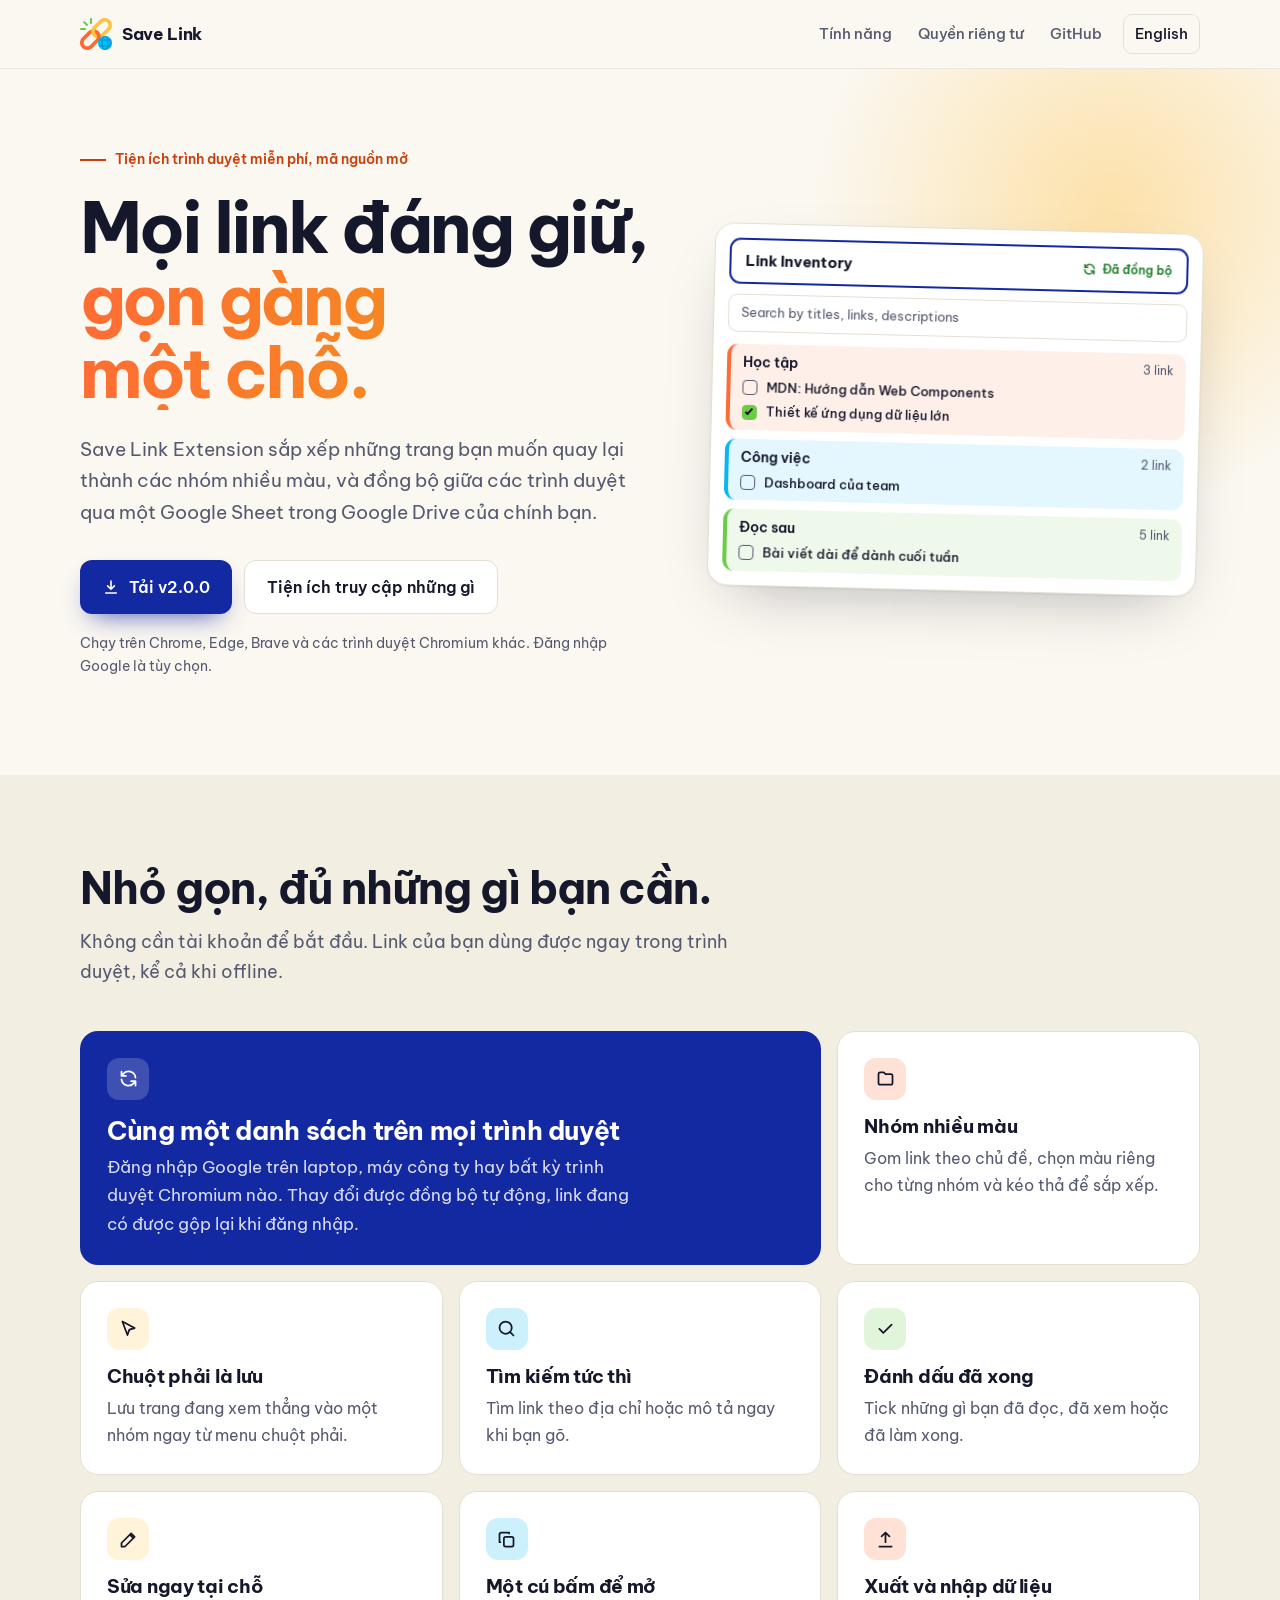
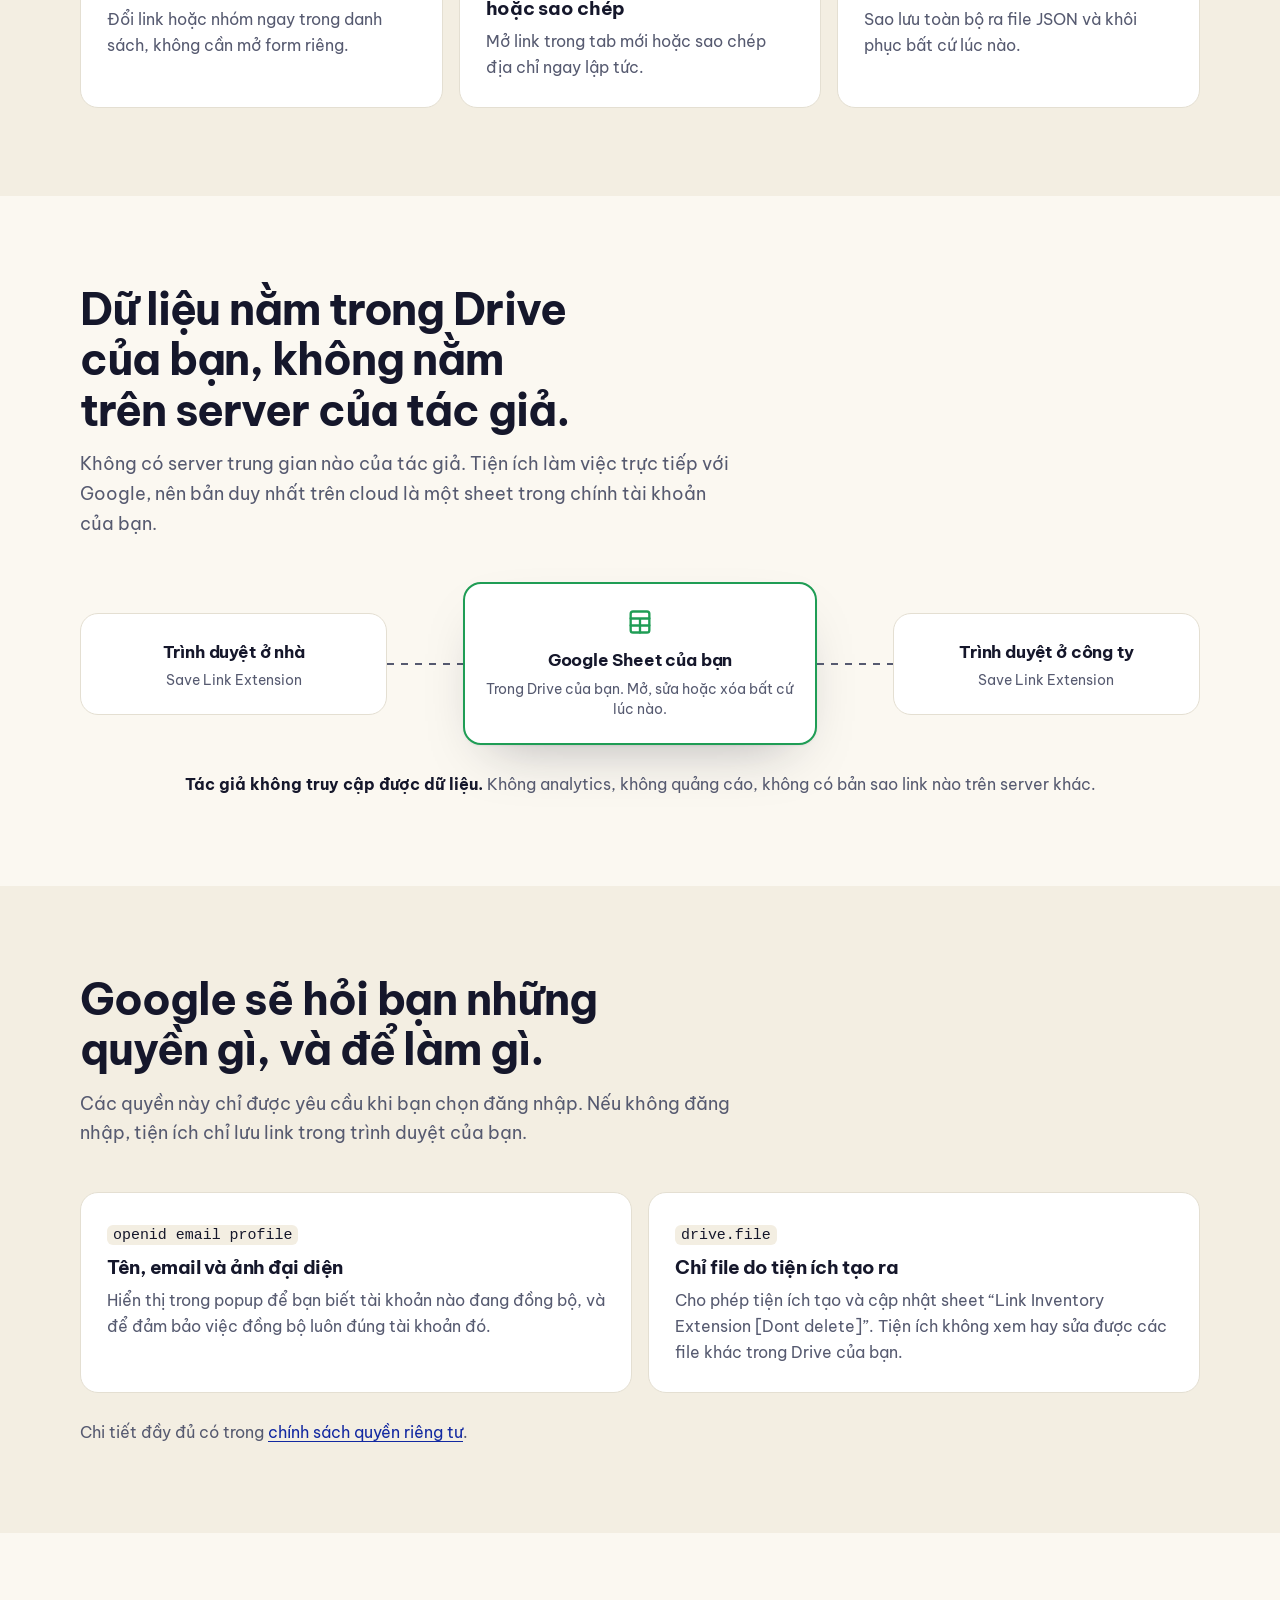
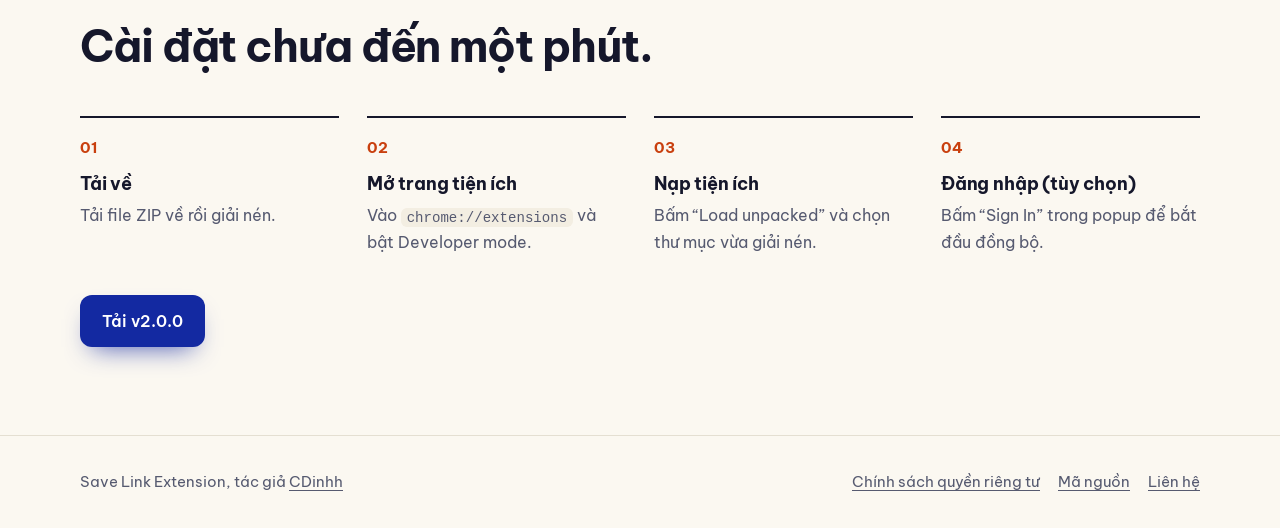
==== docs/vi/index.html @ a23e81cb "Add home page and privacy policy for Google OAuth" ====
<!DOCTYPE html>
<html lang="vi">

<head>
    <meta charset="UTF-8">
    <meta name="viewport" content="width=device-width, initial-scale=1">
    <title>Save Link Extension: gom mọi link vào một chỗ gọn gàng</title>
    <meta name="description" content="Tiện ích trình duyệt miễn phí, mã nguồn mở, giúp sắp xếp link theo nhóm và đồng bộ qua một Google Sheet trong Google Drive của chính bạn.">
    <link rel="canonical" href="https://cdinhh.github.io/Extension-Save-Link/vi/">
    <link rel="alternate" hreflang="en" href="https://cdinhh.github.io/Extension-Save-Link/">
    <link rel="alternate" hreflang="vi" href="https://cdinhh.github.io/Extension-Save-Link/vi/">
    <meta property="og:title" content="Save Link Extension">
    <meta property="og:description" content="Sắp xếp link theo nhóm và đồng bộ qua một Google Sheet trong Drive của chính bạn.">
    <meta property="og:image" content="https://cdinhh.github.io/Extension-Save-Link/logo.png">
    <link rel="icon" type="image/png" href="../logo.png">
    <link rel="preconnect" href="https://fonts.googleapis.com">
    <link rel="preconnect" href="https://fonts.gstatic.com" crossorigin>
    <link rel="stylesheet" href="https://fonts.googleapis.com/css2?family=Be+Vietnam+Pro:wght@400;500;600;700&display=swap">
    <link rel="stylesheet" href="../style.css">
</head>

<body>
    <a class="skip" href="#main">Đến nội dung chính</a>

    <header class="site-head">
        <div class="wrap">
            <a class="mark" href="./"><img src="../logo.png" alt="" width="32" height="32"><span>Save Link</span></a>
            <nav class="nav" aria-label="Điều hướng chính">
                <a href="#features">Tính năng</a>
                <a href="privacy.html">Quyền riêng tư</a>
                <a href="https://github.com/CDinhh/Extension-Save-Link">GitHub</a>
                <a class="lang" href="../" hreflang="en" lang="en">English</a>
            </nav>
        </div>
    </header>

    <main id="main">
        <section class="hero">
            <div class="wrap">
                <div>
                    <p class="eyebrow">Tiện ích trình duyệt miễn phí, mã nguồn mở</p>
                    <h1>Mọi link đáng giữ, <em>gọn gàng một chỗ.</em></h1>
                    <p class="lede">Save Link Extension sắp xếp những trang bạn muốn quay lại thành các nhóm nhiều màu, và đồng bộ giữa các trình duyệt qua một Google Sheet trong Google Drive của chính bạn.</p>
                    <div class="cta">
                        <a class="btn btn-primary" href="https://github.com/CDinhh/Extension-Save-Link/archive/refs/tags/v2.0.0.zip">
                            <svg viewBox="0 0 24 24" fill="none" stroke="currentColor" stroke-width="2.2" stroke-linecap="round" stroke-linejoin="round" aria-hidden="true"><path d="M12 4v11m0 0 4.5-4.5M12 15l-4.5-4.5M5 20h14"/></svg>
                            Tải v2.0.0
                        </a>
                        <a class="btn btn-ghost" href="#permissions">Tiện ích truy cập những gì</a>
                    </div>
                    <p class="fine">Chạy trên Chrome, Edge, Brave và các trình duyệt Chromium khác. Đăng nhập Google là tùy chọn.</p>
                </div>

                <div class="mock" role="img" aria-label="Minh họa popup của tiện ích: ba nhóm link nhiều màu, một link vừa thêm, một link đã đánh dấu xong, kèm trạng thái đã đồng bộ.">
                    <div class="mock-head">
                        Link Inventory
                        <span class="sync-pill">
                            <svg viewBox="0 0 24 24" fill="none" stroke="currentColor" stroke-width="2.4" stroke-linecap="round" stroke-linejoin="round" aria-hidden="true"><path d="M20 11a8 8 0 0 0-14.3-4L4 9m0-5v5h5M4 13a8 8 0 0 0 14.3 4l1.7-2m0 5v-5h-5"/></svg>
                            Đã đồng bộ
                        </span>
                    </div>
                    <div class="mock-search">Search by titles, links, descriptions</div>
                    <div class="cat" style="--c: var(--orange)">
                        <div class="cat-name">Học tập <span>3 link</span></div>
                        <div class="row new"><i class="box"></i><b>MDN: Hướng dẫn Web Components</b></div>
                        <div class="row"><i class="box on"></i><b>Thiết kế ứng dụng dữ liệu lớn</b></div>
                    </div>
                    <div class="cat" style="--c: var(--sky)">
                        <div class="cat-name">Công việc <span>2 link</span></div>
                        <div class="row"><i class="box"></i><b>Dashboard của team</b></div>
                    </div>
                    <div class="cat" style="--c: var(--green)">
                        <div class="cat-name">Đọc sau <span>5 link</span></div>
                        <div class="row"><i class="box"></i><b>Bài viết dài để dành cuối tuần</b></div>
                    </div>
                </div>
            </div>
        </section>

        <section class="section alt" id="features">
            <div class="wrap">
                <div class="section-head in">
                    <h2>Nhỏ gọn, đủ những gì bạn cần.</h2>
                    <p>Không cần tài khoản để bắt đầu. Link của bạn dùng được ngay trong trình duyệt, kể cả khi offline.</p>
                </div>
                <div class="bento">
                    <article class="tile wide in">
                        <div class="ico"><svg viewBox="0 0 24 24" fill="none" stroke="currentColor" stroke-width="2" stroke-linecap="round" stroke-linejoin="round" aria-hidden="true"><path d="M20 11a8 8 0 0 0-14.3-4L4 9m0-5v5h5M4 13a8 8 0 0 0 14.3 4l1.7-2m0 5v-5h-5"/></svg></div>
                        <h3>Cùng một danh sách trên mọi trình duyệt</h3>
                        <p>Đăng nhập Google trên laptop, máy công ty hay bất kỳ trình duyệt Chromium nào. Thay đổi được đồng bộ tự động, link đang có được gộp lại khi đăng nhập.</p>
                    </article>
                    <article class="tile in" style="--c: var(--orange)">
                        <div class="ico"><svg viewBox="0 0 24 24" fill="none" stroke="currentColor" stroke-width="2" stroke-linecap="round" stroke-linejoin="round" aria-hidden="true"><path d="M4 7a2 2 0 0 1 2-2h4l2 2h6a2 2 0 0 1 2 2v8a2 2 0 0 1-2 2H6a2 2 0 0 1-2-2z"/></svg></div>
                        <h3>Nhóm nhiều màu</h3>
                        <p>Gom link theo chủ đề, chọn màu riêng cho từng nhóm và kéo thả để sắp xếp.</p>
                    </article>
                    <article class="tile in" style="--c: var(--yellow)">
                        <div class="ico"><svg viewBox="0 0 24 24" fill="none" stroke="currentColor" stroke-width="2" stroke-linecap="round" stroke-linejoin="round" aria-hidden="true"><path d="m5 4 14 7.5-6 1.8-2.2 6.2z"/></svg></div>
                        <h3>Chuột phải là lưu</h3>
                        <p>Lưu trang đang xem thẳng vào một nhóm ngay từ menu chuột phải.</p>
                    </article>
                    <article class="tile in" style="--c: var(--sky)">
                        <div class="ico"><svg viewBox="0 0 24 24" fill="none" stroke="currentColor" stroke-width="2" stroke-linecap="round" stroke-linejoin="round" aria-hidden="true"><circle cx="11" cy="11" r="7"/><path d="m20 20-3.8-3.8"/></svg></div>
                        <h3>Tìm kiếm tức thì</h3>
                        <p>Tìm link theo địa chỉ hoặc mô tả ngay khi bạn gõ.</p>
                    </article>
                    <article class="tile in" style="--c: var(--green)">
                        <div class="ico"><svg viewBox="0 0 24 24" fill="none" stroke="currentColor" stroke-width="2" stroke-linecap="round" stroke-linejoin="round" aria-hidden="true"><path d="m5 12.5 4.5 4.5L19 7.5"/></svg></div>
                        <h3>Đánh dấu đã xong</h3>
                        <p>Tick những gì bạn đã đọc, đã xem hoặc đã làm xong.</p>
                    </article>
                    <article class="tile in" style="--c: var(--yellow)">
                        <div class="ico"><svg viewBox="0 0 24 24" fill="none" stroke="currentColor" stroke-width="2" stroke-linecap="round" stroke-linejoin="round" aria-hidden="true"><path d="M4 20h4L19 9l-4-4L4 16zM13.5 6.5l4 4"/></svg></div>
                        <h3>Sửa ngay tại chỗ</h3>
                        <p>Đổi link hoặc nhóm ngay trong danh sách, không cần mở form riêng.</p>
                    </article>
                    <article class="tile in" style="--c: var(--sky)">
                        <div class="ico"><svg viewBox="0 0 24 24" fill="none" stroke="currentColor" stroke-width="2" stroke-linecap="round" stroke-linejoin="round" aria-hidden="true"><rect x="9" y="9" width="11" height="11" rx="2"/><path d="M5 15H4V6a2 2 0 0 1 2-2h9v1"/></svg></div>
                        <h3>Một cú bấm để mở hoặc sao chép</h3>
                        <p>Mở link trong tab mới hoặc sao chép địa chỉ ngay lập tức.</p>
                    </article>
                    <article class="tile in" style="--c: var(--orange)">
                        <div class="ico"><svg viewBox="0 0 24 24" fill="none" stroke="currentColor" stroke-width="2" stroke-linecap="round" stroke-linejoin="round" aria-hidden="true"><path d="M12 15V4m0 0L7.5 8.5M12 4l4.5 4.5M5 20h14"/></svg></div>
                        <h3>Xuất và nhập dữ liệu</h3>
                        <p>Sao lưu toàn bộ ra file JSON và khôi phục bất cứ lúc nào.</p>
                    </article>
                </div>
            </div>
        </section>

        <section class="section" id="sync">
            <div class="wrap">
                <div class="section-head in">
                    <h2>Dữ liệu nằm trong Drive của bạn, không nằm trên server của tác giả.</h2>
                    <p>Không có server trung gian nào của tác giả. Tiện ích làm việc trực tiếp với Google, nên bản duy nhất trên cloud là một sheet trong chính tài khoản của bạn.</p>
                </div>
                <div class="flow in">
                    <div class="node">
                        <strong>Trình duyệt ở nhà</strong>
                        <small>Save Link Extension</small>
                    </div>
                    <div class="pipe" aria-hidden="true"></div>
                    <div class="node home">
                        <svg viewBox="0 0 24 24" fill="none" stroke="#1f9d55" stroke-width="2" stroke-linecap="round" stroke-linejoin="round" aria-hidden="true"><rect x="4" y="3" width="16" height="18" rx="2"/><path d="M4 9h16M4 15h16M12 9v12"/></svg>
                        <strong>Google Sheet của bạn</strong>
                        <small>Trong Drive của bạn. Mở, sửa hoặc xóa bất cứ lúc nào.</small>
                    </div>
                    <div class="pipe rev" aria-hidden="true"></div>
                    <div class="node">
                        <strong>Trình duyệt ở công ty</strong>
                        <small>Save Link Extension</small>
                    </div>
                </div>
                <p class="no-server in"><b>Tác giả không truy cập được dữ liệu.</b> Không analytics, không quảng cáo, không có bản sao link nào trên server khác.</p>
            </div>
        </section>

        <section class="section alt" id="permissions">
            <div class="wrap">
                <div class="section-head in">
                    <h2>Google sẽ hỏi bạn những quyền gì, và để làm gì.</h2>
                    <p>Các quyền này chỉ được yêu cầu khi bạn chọn đăng nhập. Nếu không đăng nhập, tiện ích chỉ lưu link trong trình duyệt của bạn.</p>
                </div>
                <div class="perm">
                    <article class="in">
                        <code>openid email profile</code>
                        <h3>Tên, email và ảnh đại diện</h3>
                        <p>Hiển thị trong popup để bạn biết tài khoản nào đang đồng bộ, và để đảm bảo việc đồng bộ luôn đúng tài khoản đó.</p>
                    </article>
                    <article class="in">
                        <code>drive.file</code>
                        <h3>Chỉ file do tiện ích tạo ra</h3>
                        <p>Cho phép tiện ích tạo và cập nhật sheet “Link Inventory Extension [Dont delete]”. Tiện ích không xem hay sửa được các file khác trong Drive của bạn.</p>
                    </article>
                </div>
                <p class="no-server in" style="text-align:left">Chi tiết đầy đủ có trong <a href="privacy.html">chính sách quyền riêng tư</a>.</p>
            </div>
        </section>

        <section class="section" id="install">
            <div class="wrap">
                <div class="section-head in">
                    <h2>Cài đặt chưa đến một phút.</h2>
                </div>
                <ol class="steps in">
                    <li><b>Tải về</b>Tải file ZIP về rồi giải nén.</li>
                    <li><b>Mở trang tiện ích</b>Vào <code>chrome://extensions</code> và bật Developer mode.</li>
                    <li><b>Nạp tiện ích</b>Bấm “Load unpacked” và chọn thư mục vừa giải nén.</li>
                    <li><b>Đăng nhập (tùy chọn)</b>Bấm “Sign In” trong popup để bắt đầu đồng bộ.</li>
                </ol>
                <div class="steps-cta">
                    <a class="btn btn-primary" href="https://github.com/CDinhh/Extension-Save-Link/archive/refs/tags/v2.0.0.zip">Tải v2.0.0</a>
                </div>
            </div>
        </section>
    </main>

    <footer class="site-foot">
        <div class="wrap">
            <span>Save Link Extension, tác giả <a href="https://github.com/CDinhh">CDinhh</a></span>
            <nav aria-label="Chân trang">
                <a href="privacy.html">Chính sách quyền riêng tư</a>
                <a href="https://github.com/CDinhh/Extension-Save-Link">Mã nguồn</a>
                <a href="https://github.com/CDinhh/Extension-Save-Link/issues">Liên hệ</a>
            </nav>
        </div>
    </footer>
</body>

</html>
---- docs/style.css ----
:root {
    color-scheme: light dark;
    --paper: #fbf8f1;
    --paper-2: #f3eee2;
    --card: #ffffff;
    --ink: #15172b;
    --muted: #565a70;
    --line: #e4dfd2;
    --brand: #1329a1;
    --brand-ink: #ffffff;
    --accent: #c9400f;
    --orange: #ff6b35;
    --yellow: #ffc247;
    --green: #6ccb47;
    --sky: #06b6f5;
    --shadow: 0 1px 2px rgb(21 23 43 / 6%), 0 24px 60px -28px rgb(21 23 43 / 35%);
    --radius: 18px;
    --sans: 'Be Vietnam Pro', 'Segoe UI Variable', 'Segoe UI', system-ui, sans-serif;
}

@media (prefers-color-scheme: dark) {
    :root {
        --paper: #0f1120;
        --paper-2: #161929;
        --card: #1a1d30;
        --ink: #f4f1e9;
        --muted: #aeb0c3;
        --line: #2c3047;
        --brand: #9fb0ff;
        --brand-ink: #0f1120;
        --accent: #ff9068;
        --shadow: 0 1px 2px rgb(0 0 0 / 30%), 0 24px 60px -28px rgb(0 0 0 / 80%);
    }
}

*, *::before, *::after { box-sizing: border-box; }

html { scroll-behavior: smooth; scroll-padding-top: 88px; -webkit-text-size-adjust: 100%; }

body {
    margin: 0;
    background: var(--paper);
    color: var(--ink);
    font: 400 17px/1.65 var(--sans);
    -webkit-font-smoothing: antialiased;
}

img, svg { display: block; max-width: 100%; }

a { color: var(--brand); text-underline-offset: 3px; text-decoration-thickness: 1px; }
a:hover { text-decoration-thickness: 2px; }
:focus-visible { outline: 3px solid var(--sky); outline-offset: 3px; border-radius: 6px; }

h1, h2, h3 { margin: 0; line-height: 1.15; letter-spacing: -.025em; font-weight: 700; text-wrap: balance; }
p { margin: 0; text-wrap: pretty; }

.wrap { width: min(1120px, 100% - 40px); margin-inline: auto; }

.skip {
    position: absolute;
    left: 16px;
    top: -60px;
    z-index: 30;
    padding: 8px 14px;
    background: var(--brand);
    color: var(--brand-ink);
    border-radius: 8px;
}
.skip:focus { top: 12px; }

/* ===== Header ===== */
.site-head {
    position: sticky;
    top: 0;
    z-index: 20;
    background: color-mix(in srgb, var(--paper) 84%, transparent);
    backdrop-filter: blur(14px);
    border-bottom: 1px solid color-mix(in srgb, var(--line) 70%, transparent);
}
.site-head .wrap { display: flex; align-items: center; gap: 12px; min-height: 68px; }

.mark {
    display: flex;
    align-items: center;
    gap: 10px;
    color: var(--ink);
    font-weight: 700;
    letter-spacing: -.02em;
    text-decoration: none;
    margin-right: auto;
}
.mark img { flex: none; width: 32px; height: 32px; transition: transform .5s cubic-bezier(.2, 1.4, .4, 1); }
.mark:hover img { transform: rotate(-14deg) scale(1.08); }

.nav { display: flex; align-items: center; gap: 4px; font-size: 15px; font-weight: 500; }
.nav a { padding: 7px 11px; border-radius: 9px; color: var(--muted); text-decoration: none; white-space: nowrap; transition: background .2s, color .2s; }
.nav a:hover { background: var(--paper-2); color: var(--ink); }
.nav a[aria-current='page'] { color: var(--ink); }
.nav .lang { border: 1px solid var(--line); margin-left: 6px; color: var(--ink); }

/* ===== Buttons ===== */
.btn {
    display: inline-flex;
    align-items: center;
    gap: 9px;
    padding: 13px 22px;
    border-radius: 12px;
    font-weight: 600;
    font-size: 16px;
    text-decoration: none;
    transition: transform .25s cubic-bezier(.2, 1.4, .4, 1), box-shadow .25s, background .2s;
}
.btn svg { width: 18px; height: 18px; }
.btn:hover { transform: translateY(-2px); }
.btn:active { transform: translateY(0); }
.btn-primary { background: var(--brand); color: var(--brand-ink); box-shadow: 0 12px 26px -12px color-mix(in srgb, var(--brand) 80%, transparent); }
.btn-ghost { color: var(--ink); border: 1px solid var(--line); background: var(--card); }

/* ===== Hero ===== */
.hero { position: relative; overflow: clip; padding: 72px 0 96px; }
.hero::before {
    content: '';
    position: absolute;
    width: 620px;
    aspect-ratio: 1;
    right: -140px;
    top: -170px;
    border-radius: 50%;
    background: radial-gradient(circle, color-mix(in srgb, var(--yellow) 42%, transparent), transparent 68%);
    pointer-events: none;
}
@media (prefers-color-scheme: dark) { .hero::before { opacity: .4; } }
.hero .wrap { position: relative; display: grid; grid-template-columns: 1.08fr .92fr; gap: 56px; align-items: center; }

.eyebrow {
    display: inline-flex;
    align-items: center;
    gap: 9px;
    margin-bottom: 20px;
    color: var(--accent);
    font-size: 14px;
    font-weight: 600;
}
.eyebrow::before { content: ''; width: 26px; height: 2px; background: currentColor; }

.hero h1 { font-size: clamp(42px, 6vw, 70px); line-height: 1.04; letter-spacing: -.04em; }
.hero h1 em { display: block; font-style: normal; background: linear-gradient(100deg, var(--orange), #ee9f12); -webkit-background-clip: text; background-clip: text; color: transparent; }
.lede { margin: 24px 0 32px; max-width: 34em; font-size: 19px; color: var(--muted); }
.cta { display: flex; flex-wrap: wrap; gap: 12px; }
.fine { margin-top: 18px; font-size: 14px; color: var(--muted); }

/* Popup mock, modelled on the real extension popup */
.mock {
    border-radius: 20px;
    background: var(--card);
    border: 1px solid var(--line);
    box-shadow: var(--shadow);
    padding: 14px;
    font-size: 14px;
    line-height: 1.35;
    transform: rotate(1.4deg);
    user-select: none;
    animation: settle .9s cubic-bezier(.2, 1.1, .3, 1) both;
}
.mock-head { display: flex; justify-content: space-between; align-items: center; padding: 11px 14px; border: 2px solid var(--brand); border-radius: 11px; font-weight: 700; font-size: 15px; }
.sync-pill { display: inline-flex; align-items: center; gap: 6px; font-size: 12px; font-weight: 600; color: #1d7d27; }
@media (prefers-color-scheme: dark) { .sync-pill { color: var(--green); } }
.sync-pill svg { width: 14px; height: 14px; animation: spin 1.2s .9s cubic-bezier(.5, 0, .3, 1) 2 both; }
.mock-search { margin: 10px 0 12px; padding: 9px 12px; color: var(--muted); border: 1px solid var(--line); border-radius: 9px; font-size: 13px; }
.cat { --c: var(--sky); margin-top: 9px; border-radius: 11px; background: color-mix(in srgb, var(--c) 11%, var(--card)); border-left: 4px solid var(--c); padding: 9px 12px; animation: rise .6s cubic-bezier(.2, 1, .3, 1) both; }
.cat:nth-of-type(1) { animation-delay: .2s; }
.cat:nth-of-type(2) { animation-delay: .35s; }
.cat:nth-of-type(3) { animation-delay: .5s; }
.cat-name { display: flex; justify-content: space-between; font-weight: 600; }
.cat-name span { color: var(--muted); font-weight: 400; font-size: 12px; }
.row { display: flex; gap: 9px; align-items: center; margin-top: 7px; color: var(--muted); font-size: 13px; }
.row b { color: var(--ink); font-weight: 500; }
.box { flex: none; width: 15px; height: 15px; border: 1.5px solid var(--muted); border-radius: 4px; }
.box.on { background: var(--green); border-color: var(--green); position: relative; animation: pop .45s 1.3s cubic-bezier(.2, 1.8, .4, 1) both; }
.box.on::after { content: ''; position: absolute; left: 4px; top: 1px; width: 4px; height: 8px; border: solid #0f1120; border-width: 0 2px 2px 0; transform: rotate(42deg); }
.row.new { animation: slip .6s 1s cubic-bezier(.2, 1, .3, 1) both; }

@keyframes settle { from { opacity: 0; transform: translateY(26px) rotate(4deg); } }
@keyframes rise { from { opacity: 0; transform: translateY(12px); } }
@keyframes slip { from { opacity: 0; transform: translateX(-12px); } }
@keyframes pop { from { transform: scale(.3); opacity: 0; } }
@keyframes spin { to { transform: rotate(360deg); } }

/* ===== Sections ===== */
.section { padding: 88px 0; }
.section.alt { background: var(--paper-2); }
.section-head { max-width: 40em; margin-bottom: 44px; }
.section-head h2 { font-size: clamp(30px, 4vw, 44px); }
.section-head p { margin-top: 14px; color: var(--muted); font-size: 18px; }

@supports (animation-timeline: view()) {
    @media (prefers-reduced-motion: no-preference) {
        .in { animation: rise linear both; animation-timeline: view(); animation-range: entry 0% entry 42%; }
    }
}

/* Feature bento */
.bento { display: grid; grid-template-columns: repeat(3, 1fr); gap: 16px; }
.tile { padding: 26px; background: var(--card); border: 1px solid var(--line); border-radius: var(--radius); transition: transform .3s cubic-bezier(.2, 1.3, .4, 1), box-shadow .3s; }
.tile:hover { transform: translateY(-4px); box-shadow: var(--shadow); }
.tile h3 { font-size: 19px; margin-bottom: 8px; letter-spacing: -.015em; }
.tile p { color: var(--muted); font-size: 16px; }
.tile.wide { grid-column: span 2; background: var(--brand); border-color: transparent; }
.tile.wide h3 { color: var(--brand-ink); font-size: 26px; }
.tile.wide p { color: color-mix(in srgb, var(--brand-ink) 84%, transparent); font-size: 17px; max-width: 32em; }
.ico { display: grid; place-items: center; width: 42px; height: 42px; margin-bottom: 16px; border-radius: 12px; background: color-mix(in srgb, var(--c, var(--sky)) 20%, transparent); color: var(--ink); }
.ico svg { width: 21px; height: 21px; }
.tile.wide .ico { background: color-mix(in srgb, var(--brand-ink) 18%, transparent); color: var(--brand-ink); }

/* Sync flow */
.flow { display: grid; grid-template-columns: 1fr 76px 1.15fr 76px 1fr; align-items: center; }
.node { padding: 24px 20px; text-align: center; background: var(--card); border: 1px solid var(--line); border-radius: var(--radius); }
.node strong { display: block; font-size: 17px; letter-spacing: -.01em; }
.node small { display: block; margin-top: 4px; color: var(--muted); font-size: 14px; line-height: 1.45; }
.node.home { border: 2px solid #1f9d55; box-shadow: var(--shadow); }
.node svg { width: 28px; height: 28px; margin: 0 auto 10px; }
.pipe { height: 2px; background: repeating-linear-gradient(90deg, var(--muted) 0 7px, transparent 7px 14px); background-size: 28px 2px; animation: flow 1.1s linear infinite; }
.pipe.rev { animation-direction: reverse; }
@keyframes flow { to { background-position-x: 28px; } }
.no-server { margin-top: 26px; text-align: center; color: var(--muted); font-size: 16px; }
.no-server b { color: var(--ink); }

/* Permissions */
.perm { display: grid; grid-template-columns: repeat(2, 1fr); gap: 16px; }
.perm article { padding: 26px; border-radius: var(--radius); background: var(--card); border: 1px solid var(--line); }
.perm h3 { font-size: 19px; margin-bottom: 8px; }
.perm p { color: var(--muted); font-size: 16px; }
code { font: 500 .88em ui-monospace, 'Cascadia Code', Consolas, monospace; padding: .12em .4em; border-radius: 6px; background: var(--paper-2); overflow-wrap: anywhere; }
.perm code { display: inline-block; margin-bottom: 12px; }

/* Install steps */
.steps { display: grid; grid-template-columns: repeat(4, 1fr); gap: 28px; margin: 0; padding: 0; list-style: none; counter-reset: s; }
.steps li { counter-increment: s; padding-top: 18px; border-top: 2px solid var(--ink); color: var(--muted); font-size: 16px; }
.steps li::before { content: counter(s, decimal-leading-zero); display: block; margin-bottom: 8px; color: var(--accent); font-weight: 700; font-size: 15px; }
.steps b { display: block; margin-bottom: 4px; color: var(--ink); font-size: 18px; letter-spacing: -.01em; }
.steps-cta { margin-top: 40px; }

/* ===== Policy page ===== */
.doc-hero { padding: 64px 0 44px; }
.doc-hero h1 { font-size: clamp(38px, 5vw, 58px); letter-spacing: -.035em; }
.doc-hero .meta { margin-top: 14px; color: var(--muted); font-size: 15px; }

.promises { display: grid; grid-template-columns: repeat(3, 1fr); gap: 14px; margin-top: 34px; }
.promises div { --c: var(--green); padding: 18px 20px; background: var(--card); border: 1px solid var(--line); border-top: 3px solid var(--c); border-radius: 14px; font-size: 15px; color: var(--muted); line-height: 1.5; }
.promises b { display: block; color: var(--ink); font-size: 17px; letter-spacing: -.01em; margin-bottom: 3px; }

.doc { display: grid; grid-template-columns: 230px minmax(0, 1fr); gap: 56px; align-items: start; padding-bottom: 96px; }
.toc { position: sticky; top: 92px; font-size: 14.5px; }
.toc ol { margin: 0; padding: 0; list-style: none; border-left: 1px solid var(--line); }
.toc a { display: block; padding: 5px 0 5px 14px; margin-left: -1px; border-left: 2px solid transparent; color: var(--muted); text-decoration: none; line-height: 1.4; transition: color .2s, border-color .2s; }
.toc a:hover { color: var(--ink); border-color: var(--orange); }

.prose { max-width: 720px; }
.prose section + section { margin-top: 48px; }
.prose h2 { font-size: 26px; margin-bottom: 14px; }
.prose p + p, .prose p + ul, .prose ul + p, .prose p + .table-wrap, .prose .table-wrap + p { margin-top: 14px; }
.prose ul { padding-left: 20px; margin-bottom: 0; }
.prose li + li { margin-top: 8px; }
.prose li::marker { color: var(--orange); }

.table-wrap { overflow-x: auto; border: 1px solid var(--line); border-radius: 14px; background: var(--card); }
table { width: 100%; border-collapse: collapse; font-size: 15px; line-height: 1.5; }
th, td { padding: 13px 16px; text-align: left; vertical-align: top; }
thead th { font-size: 13px; font-weight: 600; color: var(--muted); background: var(--paper-2); }
tbody tr + tr th, tbody tr + tr td { border-top: 1px solid var(--line); }
tbody th { font-weight: 600; min-width: 150px; }
td { min-width: 170px; color: var(--muted); }

.callout { margin-top: 16px; padding: 18px 20px; border-left: 3px solid var(--brand); background: color-mix(in srgb, var(--brand) 8%, transparent); border-radius: 0 12px 12px 0; font-size: 16px; }

/* ===== Footer ===== */
.site-foot { padding: 34px 0; border-top: 1px solid var(--line); color: var(--muted); font-size: 14.5px; }
.site-foot .wrap { display: flex; flex-wrap: wrap; gap: 8px 22px; align-items: center; justify-content: space-between; }
.site-foot nav { display: flex; flex-wrap: wrap; gap: 6px 18px; }
.site-foot a { color: var(--muted); }
.site-foot a:hover { color: var(--ink); }

/* ===== Responsive ===== */
@media (max-width: 920px) {
    .hero { padding: 48px 0 72px; }
    .hero .wrap { grid-template-columns: 1fr; gap: 48px; }
    .mock { transform: none; }
    .bento { grid-template-columns: repeat(2, 1fr); }
    .tile:last-child { grid-column: span 2; }
    .steps { grid-template-columns: repeat(2, 1fr); }
    .doc { grid-template-columns: minmax(0, 1fr); gap: 28px; }
    .toc { position: static; }
    .toc ol { columns: 2; column-gap: 16px; }
    .toc li { break-inside: avoid; }
}

@media (max-width: 640px) {
    body { font-size: 16px; }
    .wrap { width: calc(100% - 32px); }
    .section { padding: 64px 0; }
    .site-head .wrap { min-height: 60px; gap: 4px; }
    .mark { font-size: 15px; gap: 8px; }
    .mark span { display: none; }
    .nav { font-size: 14px; }
    .nav a { padding: 6px 8px; }
    .nav a[href*='github.com'] { display: none; }
    .lede { font-size: 17px; }
    .bento, .perm, .steps, .promises { grid-template-columns: 1fr; }
    .tile.wide, .tile:last-child { grid-column: auto; }
    .cta .btn { flex: 1 1 100%; justify-content: center; }
    .flow { grid-template-columns: 1fr; }
    .pipe { justify-self: center; width: 2px; height: 34px; background: repeating-linear-gradient(0deg, var(--muted) 0 7px, transparent 7px 14px); animation: none; }
    .toc ol { columns: 1; }
}

@media (prefers-reduced-motion: reduce) {
    *, *::before, *::after { animation: none !important; transition: none !important; }
    html { scroll-behavior: auto; }
}
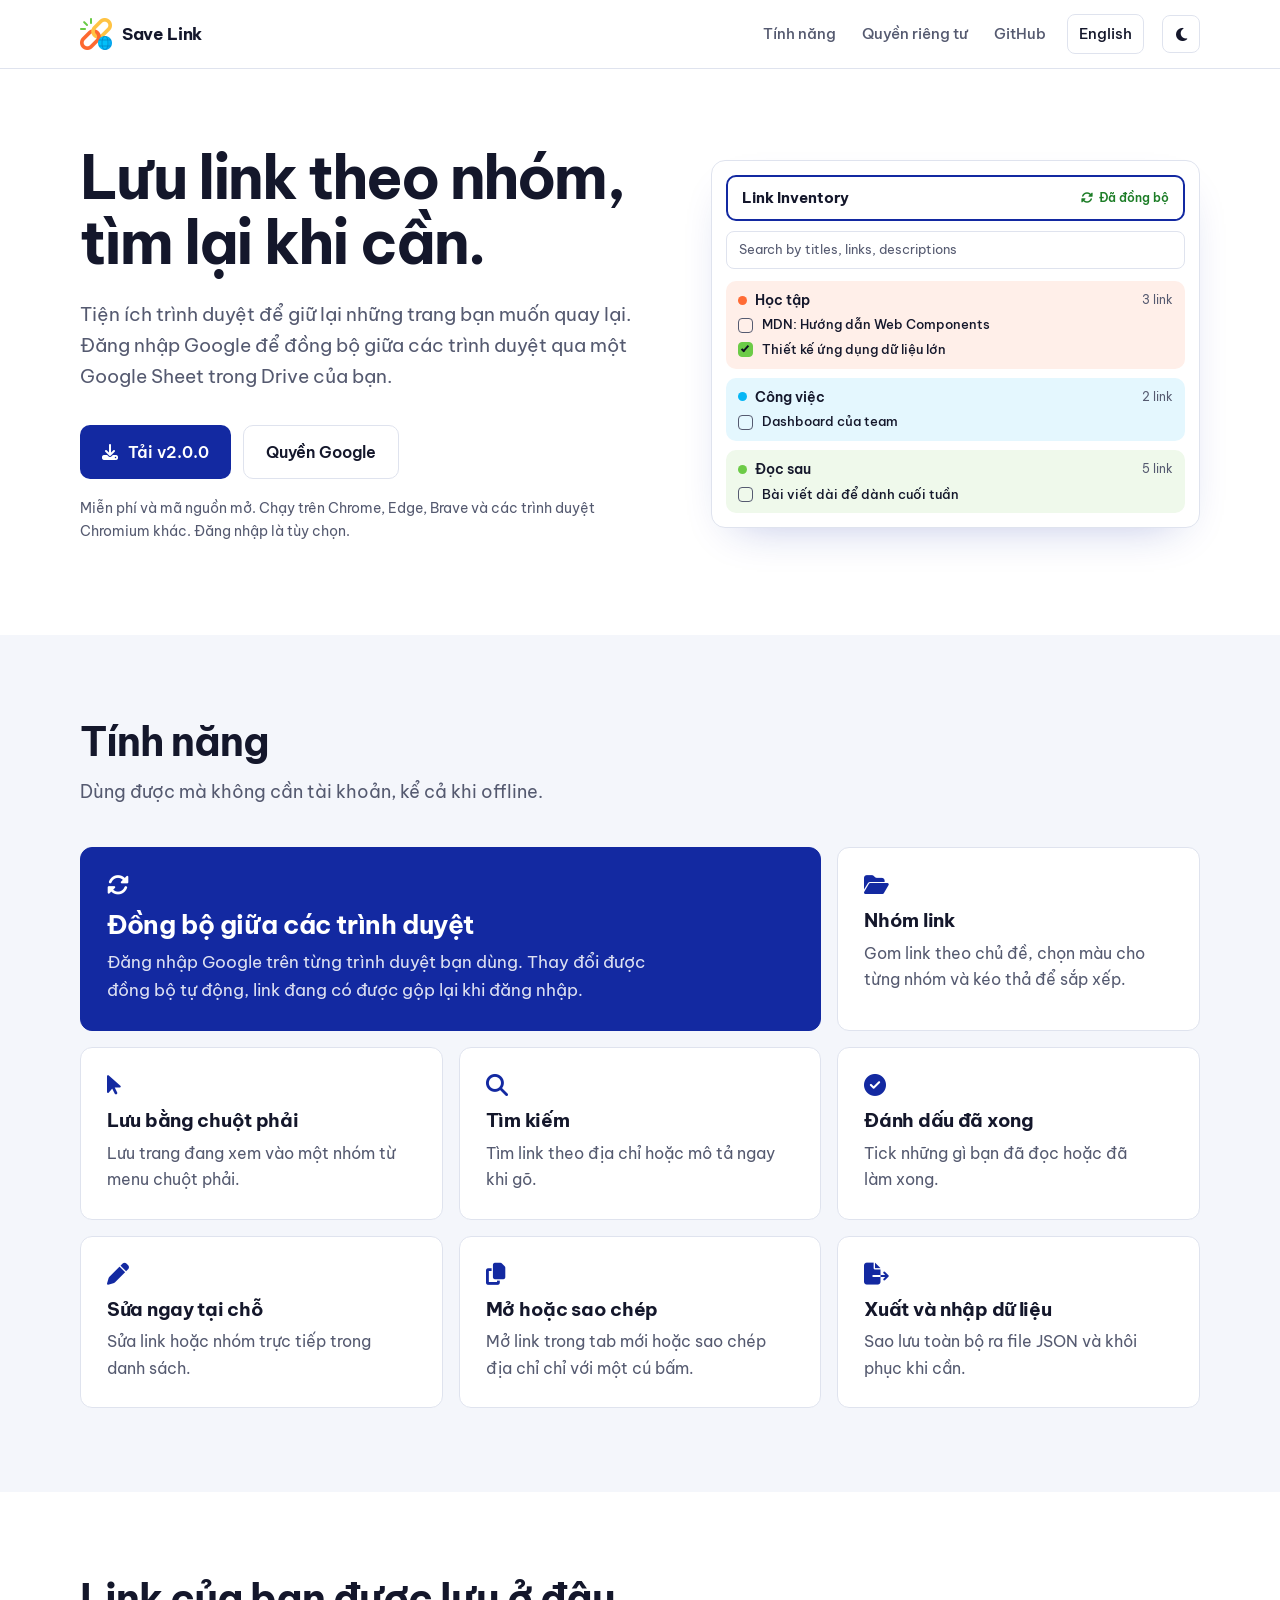
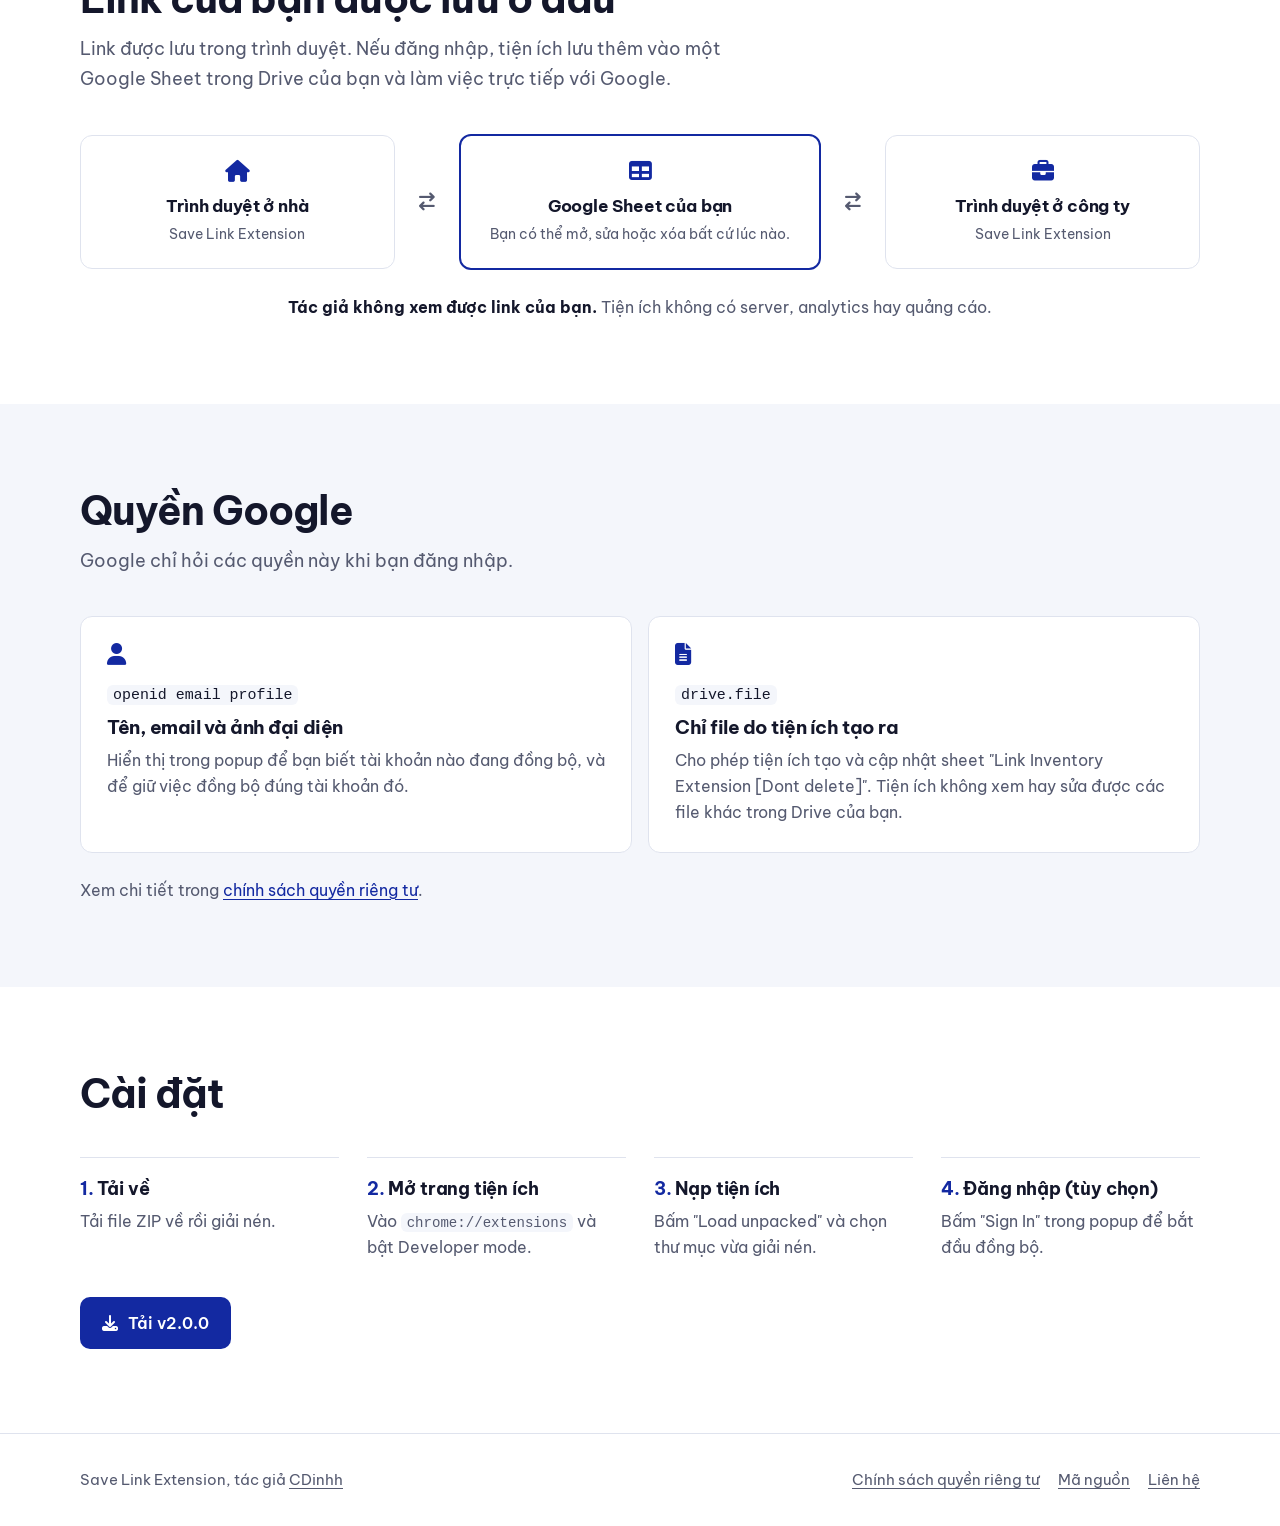
==== commit cef43821: "Add light and dark themes, use Font Awesome icons on the site" ====
--- a/docs/vi/index.html
+++ b/docs/vi/index.html
@@ -4,15 +4,16 @@
 <head>
     <meta charset="UTF-8">
     <meta name="viewport" content="width=device-width, initial-scale=1">
-    <title>Save Link Extension: gom mọi link vào một chỗ gọn gàng</title>
-    <meta name="description" content="Tiện ích trình duyệt miễn phí, mã nguồn mở, giúp sắp xếp link theo nhóm và đồng bộ qua một Google Sheet trong Google Drive của chính bạn.">
+    <title>Save Link Extension</title>
+    <meta name="description" content="Tiện ích trình duyệt miễn phí, mã nguồn mở, để lưu link theo nhóm và đồng bộ qua một Google Sheet trong Google Drive của bạn.">
     <link rel="canonical" href="https://cdinhh.github.io/Extension-Save-Link/vi/">
     <link rel="alternate" hreflang="en" href="https://cdinhh.github.io/Extension-Save-Link/">
     <link rel="alternate" hreflang="vi" href="https://cdinhh.github.io/Extension-Save-Link/vi/">
     <meta property="og:title" content="Save Link Extension">
-    <meta property="og:description" content="Sắp xếp link theo nhóm và đồng bộ qua một Google Sheet trong Drive của chính bạn.">
+    <meta property="og:description" content="Lưu link theo nhóm và đồng bộ qua một Google Sheet trong Drive của bạn.">
     <meta property="og:image" content="https://cdinhh.github.io/Extension-Save-Link/logo.png">
     <link rel="icon" type="image/png" href="../logo.png">
+    <script src="../theme.js"></script>
     <link rel="preconnect" href="https://fonts.googleapis.com">
     <link rel="preconnect" href="https://fonts.gstatic.com" crossorigin>
     <link rel="stylesheet" href="https://fonts.googleapis.com/css2?family=Be+Vietnam+Pro:wght@400;500;600;700&display=swap">
@@ -24,13 +25,14 @@
 
     <header class="site-head">
         <div class="wrap">
-            <a class="mark" href="./"><img src="../logo.png" alt="" width="32" height="32"><span>Save Link</span></a>
+            <a class="mark" href="./"><img src="../logo.png" alt="Save Link" width="32" height="32"><span>Save Link</span></a>
             <nav class="nav" aria-label="Điều hướng chính">
                 <a href="#features">Tính năng</a>
                 <a href="privacy.html">Quyền riêng tư</a>
                 <a href="https://github.com/CDinhh/Extension-Save-Link">GitHub</a>
                 <a class="lang" href="../" hreflang="en" lang="en">English</a>
             </nav>
+            <button class="theme-toggle" type="button" hidden aria-pressed="false" aria-label="Chế độ tối" title="Chế độ tối"><i class="fa-solid fa-moon" aria-hidden="true"></i><i class="fa-solid fa-sun" aria-hidden="true"></i></button>
         </div>
     </header>
 
@@ -38,40 +40,33 @@
         <section class="hero">
             <div class="wrap">
                 <div>
-                    <p class="eyebrow">Tiện ích trình duyệt miễn phí, mã nguồn mở</p>
-                    <h1>Mọi link đáng giữ, <em>gọn gàng một chỗ.</em></h1>
-                    <p class="lede">Save Link Extension sắp xếp những trang bạn muốn quay lại thành các nhóm nhiều màu, và đồng bộ giữa các trình duyệt qua một Google Sheet trong Google Drive của chính bạn.</p>
+                    <h1>Lưu link theo nhóm, tìm lại khi cần.</h1>
+                    <p class="lede">Tiện ích trình duyệt để giữ lại những trang bạn muốn quay lại. Đăng nhập Google để đồng bộ giữa các trình duyệt qua một Google Sheet trong Drive của bạn.</p>
                     <div class="cta">
-                        <a class="btn btn-primary" href="https://github.com/CDinhh/Extension-Save-Link/archive/refs/tags/v2.0.0.zip">
-                            <svg viewBox="0 0 24 24" fill="none" stroke="currentColor" stroke-width="2.2" stroke-linecap="round" stroke-linejoin="round" aria-hidden="true"><path d="M12 4v11m0 0 4.5-4.5M12 15l-4.5-4.5M5 20h14"/></svg>
-                            Tải v2.0.0
-                        </a>
-                        <a class="btn btn-ghost" href="#permissions">Tiện ích truy cập những gì</a>
-                    </div>
-                    <p class="fine">Chạy trên Chrome, Edge, Brave và các trình duyệt Chromium khác. Đăng nhập Google là tùy chọn.</p>
+                        <a class="btn btn-primary" href="https://github.com/CDinhh/Extension-Save-Link/archive/refs/tags/v2.0.0.zip"><i class="fa-solid fa-download" aria-hidden="true"></i>Tải v2.0.0</a>
+                        <a class="btn btn-ghost" href="#permissions">Quyền Google</a>
+                    </div>
+                    <p class="fine">Miễn phí và mã nguồn mở. Chạy trên Chrome, Edge, Brave và các trình duyệt Chromium khác. Đăng nhập là tùy chọn.</p>
                 </div>
 
                 <div class="mock" role="img" aria-label="Minh họa popup của tiện ích: ba nhóm link nhiều màu, một link vừa thêm, một link đã đánh dấu xong, kèm trạng thái đã đồng bộ.">
                     <div class="mock-head">
                         Link Inventory
-                        <span class="sync-pill">
-                            <svg viewBox="0 0 24 24" fill="none" stroke="currentColor" stroke-width="2.4" stroke-linecap="round" stroke-linejoin="round" aria-hidden="true"><path d="M20 11a8 8 0 0 0-14.3-4L4 9m0-5v5h5M4 13a8 8 0 0 0 14.3 4l1.7-2m0 5v-5h-5"/></svg>
-                            Đã đồng bộ
-                        </span>
+                        <span class="sync-pill"><i class="fa-solid fa-rotate" aria-hidden="true"></i>Đã đồng bộ</span>
                     </div>
                     <div class="mock-search">Search by titles, links, descriptions</div>
                     <div class="cat" style="--c: var(--orange)">
                         <div class="cat-name">Học tập <span>3 link</span></div>
-                        <div class="row new"><i class="box"></i><b>MDN: Hướng dẫn Web Components</b></div>
-                        <div class="row"><i class="box on"></i><b>Thiết kế ứng dụng dữ liệu lớn</b></div>
+                        <div class="row new"><i class="box"></i>MDN: Hướng dẫn Web Components</div>
+                        <div class="row"><i class="box on"></i>Thiết kế ứng dụng dữ liệu lớn</div>
                     </div>
                     <div class="cat" style="--c: var(--sky)">
                         <div class="cat-name">Công việc <span>2 link</span></div>
-                        <div class="row"><i class="box"></i><b>Dashboard của team</b></div>
+                        <div class="row"><i class="box"></i>Dashboard của team</div>
                     </div>
                     <div class="cat" style="--c: var(--green)">
                         <div class="cat-name">Đọc sau <span>5 link</span></div>
-                        <div class="row"><i class="box"></i><b>Bài viết dài để dành cuối tuần</b></div>
+                        <div class="row"><i class="box"></i>Bài viết dài để dành cuối tuần</div>
                     </div>
                 </div>
             </div>
@@ -80,49 +75,49 @@
         <section class="section alt" id="features">
             <div class="wrap">
                 <div class="section-head in">
-                    <h2>Nhỏ gọn, đủ những gì bạn cần.</h2>
-                    <p>Không cần tài khoản để bắt đầu. Link của bạn dùng được ngay trong trình duyệt, kể cả khi offline.</p>
+                    <h2>Tính năng</h2>
+                    <p>Dùng được mà không cần tài khoản, kể cả khi offline.</p>
                 </div>
                 <div class="bento">
                     <article class="tile wide in">
-                        <div class="ico"><svg viewBox="0 0 24 24" fill="none" stroke="currentColor" stroke-width="2" stroke-linecap="round" stroke-linejoin="round" aria-hidden="true"><path d="M20 11a8 8 0 0 0-14.3-4L4 9m0-5v5h5M4 13a8 8 0 0 0 14.3 4l1.7-2m0 5v-5h-5"/></svg></div>
-                        <h3>Cùng một danh sách trên mọi trình duyệt</h3>
-                        <p>Đăng nhập Google trên laptop, máy công ty hay bất kỳ trình duyệt Chromium nào. Thay đổi được đồng bộ tự động, link đang có được gộp lại khi đăng nhập.</p>
-                    </article>
-                    <article class="tile in" style="--c: var(--orange)">
-                        <div class="ico"><svg viewBox="0 0 24 24" fill="none" stroke="currentColor" stroke-width="2" stroke-linecap="round" stroke-linejoin="round" aria-hidden="true"><path d="M4 7a2 2 0 0 1 2-2h4l2 2h6a2 2 0 0 1 2 2v8a2 2 0 0 1-2 2H6a2 2 0 0 1-2-2z"/></svg></div>
-                        <h3>Nhóm nhiều màu</h3>
-                        <p>Gom link theo chủ đề, chọn màu riêng cho từng nhóm và kéo thả để sắp xếp.</p>
-                    </article>
-                    <article class="tile in" style="--c: var(--yellow)">
-                        <div class="ico"><svg viewBox="0 0 24 24" fill="none" stroke="currentColor" stroke-width="2" stroke-linecap="round" stroke-linejoin="round" aria-hidden="true"><path d="m5 4 14 7.5-6 1.8-2.2 6.2z"/></svg></div>
-                        <h3>Chuột phải là lưu</h3>
-                        <p>Lưu trang đang xem thẳng vào một nhóm ngay từ menu chuột phải.</p>
-                    </article>
-                    <article class="tile in" style="--c: var(--sky)">
-                        <div class="ico"><svg viewBox="0 0 24 24" fill="none" stroke="currentColor" stroke-width="2" stroke-linecap="round" stroke-linejoin="round" aria-hidden="true"><circle cx="11" cy="11" r="7"/><path d="m20 20-3.8-3.8"/></svg></div>
-                        <h3>Tìm kiếm tức thì</h3>
-                        <p>Tìm link theo địa chỉ hoặc mô tả ngay khi bạn gõ.</p>
-                    </article>
-                    <article class="tile in" style="--c: var(--green)">
-                        <div class="ico"><svg viewBox="0 0 24 24" fill="none" stroke="currentColor" stroke-width="2" stroke-linecap="round" stroke-linejoin="round" aria-hidden="true"><path d="m5 12.5 4.5 4.5L19 7.5"/></svg></div>
+                        <i class="icon fa-solid fa-rotate" aria-hidden="true"></i>
+                        <h3>Đồng bộ giữa các trình duyệt</h3>
+                        <p>Đăng nhập Google trên từng trình duyệt bạn dùng. Thay đổi được đồng bộ tự động, link đang có được gộp lại khi đăng nhập.</p>
+                    </article>
+                    <article class="tile in">
+                        <i class="icon fa-solid fa-folder-open" aria-hidden="true"></i>
+                        <h3>Nhóm link</h3>
+                        <p>Gom link theo chủ đề, chọn màu cho từng nhóm và kéo thả để sắp xếp.</p>
+                    </article>
+                    <article class="tile in">
+                        <i class="icon fa-solid fa-arrow-pointer" aria-hidden="true"></i>
+                        <h3>Lưu bằng chuột phải</h3>
+                        <p>Lưu trang đang xem vào một nhóm từ menu chuột phải.</p>
+                    </article>
+                    <article class="tile in">
+                        <i class="icon fa-solid fa-magnifying-glass" aria-hidden="true"></i>
+                        <h3>Tìm kiếm</h3>
+                        <p>Tìm link theo địa chỉ hoặc mô tả ngay khi gõ.</p>
+                    </article>
+                    <article class="tile in">
+                        <i class="icon fa-solid fa-circle-check" aria-hidden="true"></i>
                         <h3>Đánh dấu đã xong</h3>
-                        <p>Tick những gì bạn đã đọc, đã xem hoặc đã làm xong.</p>
-                    </article>
-                    <article class="tile in" style="--c: var(--yellow)">
-                        <div class="ico"><svg viewBox="0 0 24 24" fill="none" stroke="currentColor" stroke-width="2" stroke-linecap="round" stroke-linejoin="round" aria-hidden="true"><path d="M4 20h4L19 9l-4-4L4 16zM13.5 6.5l4 4"/></svg></div>
+                        <p>Tick những gì bạn đã đọc hoặc đã làm xong.</p>
+                    </article>
+                    <article class="tile in">
+                        <i class="icon fa-solid fa-pen" aria-hidden="true"></i>
                         <h3>Sửa ngay tại chỗ</h3>
-                        <p>Đổi link hoặc nhóm ngay trong danh sách, không cần mở form riêng.</p>
-                    </article>
-                    <article class="tile in" style="--c: var(--sky)">
-                        <div class="ico"><svg viewBox="0 0 24 24" fill="none" stroke="currentColor" stroke-width="2" stroke-linecap="round" stroke-linejoin="round" aria-hidden="true"><rect x="9" y="9" width="11" height="11" rx="2"/><path d="M5 15H4V6a2 2 0 0 1 2-2h9v1"/></svg></div>
-                        <h3>Một cú bấm để mở hoặc sao chép</h3>
-                        <p>Mở link trong tab mới hoặc sao chép địa chỉ ngay lập tức.</p>
-                    </article>
-                    <article class="tile in" style="--c: var(--orange)">
-                        <div class="ico"><svg viewBox="0 0 24 24" fill="none" stroke="currentColor" stroke-width="2" stroke-linecap="round" stroke-linejoin="round" aria-hidden="true"><path d="M12 15V4m0 0L7.5 8.5M12 4l4.5 4.5M5 20h14"/></svg></div>
+                        <p>Sửa link hoặc nhóm trực tiếp trong danh sách.</p>
+                    </article>
+                    <article class="tile in">
+                        <i class="icon fa-solid fa-copy" aria-hidden="true"></i>
+                        <h3>Mở hoặc sao chép</h3>
+                        <p>Mở link trong tab mới hoặc sao chép địa chỉ chỉ với một cú bấm.</p>
+                    </article>
+                    <article class="tile in">
+                        <i class="icon fa-solid fa-file-export" aria-hidden="true"></i>
                         <h3>Xuất và nhập dữ liệu</h3>
-                        <p>Sao lưu toàn bộ ra file JSON và khôi phục bất cứ lúc nào.</p>
+                        <p>Sao lưu toàn bộ ra file JSON và khôi phục khi cần.</p>
                     </article>
                 </div>
             </div>
@@ -131,65 +126,69 @@
         <section class="section" id="sync">
             <div class="wrap">
                 <div class="section-head in">
-                    <h2>Dữ liệu nằm trong Drive của bạn, không nằm trên server của tác giả.</h2>
-                    <p>Không có server trung gian nào của tác giả. Tiện ích làm việc trực tiếp với Google, nên bản duy nhất trên cloud là một sheet trong chính tài khoản của bạn.</p>
+                    <h2>Link của bạn được lưu ở đâu</h2>
+                    <p>Link được lưu trong trình duyệt. Nếu đăng nhập, tiện ích lưu thêm vào một Google Sheet trong Drive của bạn và làm việc trực tiếp với Google.</p>
                 </div>
                 <div class="flow in">
                     <div class="node">
+                        <i class="icon fa-solid fa-house" aria-hidden="true"></i>
                         <strong>Trình duyệt ở nhà</strong>
                         <small>Save Link Extension</small>
                     </div>
-                    <div class="pipe" aria-hidden="true"></div>
+                    <i class="link-icon fa-solid fa-arrow-right-arrow-left" aria-hidden="true"></i>
                     <div class="node home">
-                        <svg viewBox="0 0 24 24" fill="none" stroke="#1f9d55" stroke-width="2" stroke-linecap="round" stroke-linejoin="round" aria-hidden="true"><rect x="4" y="3" width="16" height="18" rx="2"/><path d="M4 9h16M4 15h16M12 9v12"/></svg>
+                        <i class="icon fa-solid fa-table" aria-hidden="true"></i>
                         <strong>Google Sheet của bạn</strong>
-                        <small>Trong Drive của bạn. Mở, sửa hoặc xóa bất cứ lúc nào.</small>
-                    </div>
-                    <div class="pipe rev" aria-hidden="true"></div>
+                        <small>Bạn có thể mở, sửa hoặc xóa bất cứ lúc nào.</small>
+                    </div>
+                    <i class="link-icon fa-solid fa-arrow-right-arrow-left" aria-hidden="true"></i>
                     <div class="node">
+                        <i class="icon fa-solid fa-briefcase" aria-hidden="true"></i>
                         <strong>Trình duyệt ở công ty</strong>
                         <small>Save Link Extension</small>
                     </div>
                 </div>
-                <p class="no-server in"><b>Tác giả không truy cập được dữ liệu.</b> Không analytics, không quảng cáo, không có bản sao link nào trên server khác.</p>
+                <p class="flow-note in"><b>Tác giả không xem được link của bạn.</b> Tiện ích không có server, analytics hay quảng cáo.</p>
             </div>
         </section>
 
         <section class="section alt" id="permissions">
             <div class="wrap">
                 <div class="section-head in">
-                    <h2>Google sẽ hỏi bạn những quyền gì, và để làm gì.</h2>
-                    <p>Các quyền này chỉ được yêu cầu khi bạn chọn đăng nhập. Nếu không đăng nhập, tiện ích chỉ lưu link trong trình duyệt của bạn.</p>
+                    <h2>Quyền Google</h2>
+                    <p>Google chỉ hỏi các quyền này khi bạn đăng nhập.</p>
                 </div>
                 <div class="perm">
                     <article class="in">
+                        <i class="icon fa-solid fa-user" aria-hidden="true"></i>
                         <code>openid email profile</code>
                         <h3>Tên, email và ảnh đại diện</h3>
-                        <p>Hiển thị trong popup để bạn biết tài khoản nào đang đồng bộ, và để đảm bảo việc đồng bộ luôn đúng tài khoản đó.</p>
+                        <p>Hiển thị trong popup để bạn biết tài khoản nào đang đồng bộ, và để giữ việc đồng bộ đúng tài khoản đó.</p>
                     </article>
                     <article class="in">
+                        <i class="icon fa-solid fa-file-lines" aria-hidden="true"></i>
                         <code>drive.file</code>
                         <h3>Chỉ file do tiện ích tạo ra</h3>
-                        <p>Cho phép tiện ích tạo và cập nhật sheet “Link Inventory Extension [Dont delete]”. Tiện ích không xem hay sửa được các file khác trong Drive của bạn.</p>
-                    </article>
-                </div>
-                <p class="no-server in" style="text-align:left">Chi tiết đầy đủ có trong <a href="privacy.html">chính sách quyền riêng tư</a>.</p>
+                        <p>Cho phép tiện ích tạo và cập nhật sheet "Link Inventory Extension [Dont delete]". Tiện ích không xem hay sửa được các file khác trong Drive của bạn.</p>
+                    </article>
+                </div>
+                <p class="more in">Xem chi tiết trong <a href="privacy.html">chính sách quyền riêng tư</a>.</p>
             </div>
         </section>
 
         <section class="section" id="install">
             <div class="wrap">
                 <div class="section-head in">
-                    <h2>Cài đặt chưa đến một phút.</h2>
+                    <h2>Cài đặt</h2>
                 </div>
                 <ol class="steps in">
                     <li><b>Tải về</b>Tải file ZIP về rồi giải nén.</li>
                     <li><b>Mở trang tiện ích</b>Vào <code>chrome://extensions</code> và bật Developer mode.</li>
-                    <li><b>Nạp tiện ích</b>Bấm “Load unpacked” và chọn thư mục vừa giải nén.</li>
-                    <li><b>Đăng nhập (tùy chọn)</b>Bấm “Sign In” trong popup để bắt đầu đồng bộ.</li>
+                    <li><b>Nạp tiện ích</b>Bấm "Load unpacked" và chọn thư mục vừa giải nén.</li>
+                    <li><b>Đăng nhập (tùy chọn)</b>Bấm "Sign In" trong popup để bắt đầu đồng bộ.</li>
                 </ol>
                 <div class="steps-cta">
-                    <a class="btn btn-primary" href="https://github.com/CDinhh/Extension-Save-Link/archive/refs/tags/v2.0.0.zip">Tải v2.0.0</a>
+                    <a class="btn btn-primary" href="https://github.com/CDinhh/Extension-Save-Link/archive/refs/tags/v2.0.0.zip"><i class="fa-solid fa-download" aria-hidden="true"></i>Tải v2.0.0</a>
                 </div>
             </div>
         </section>
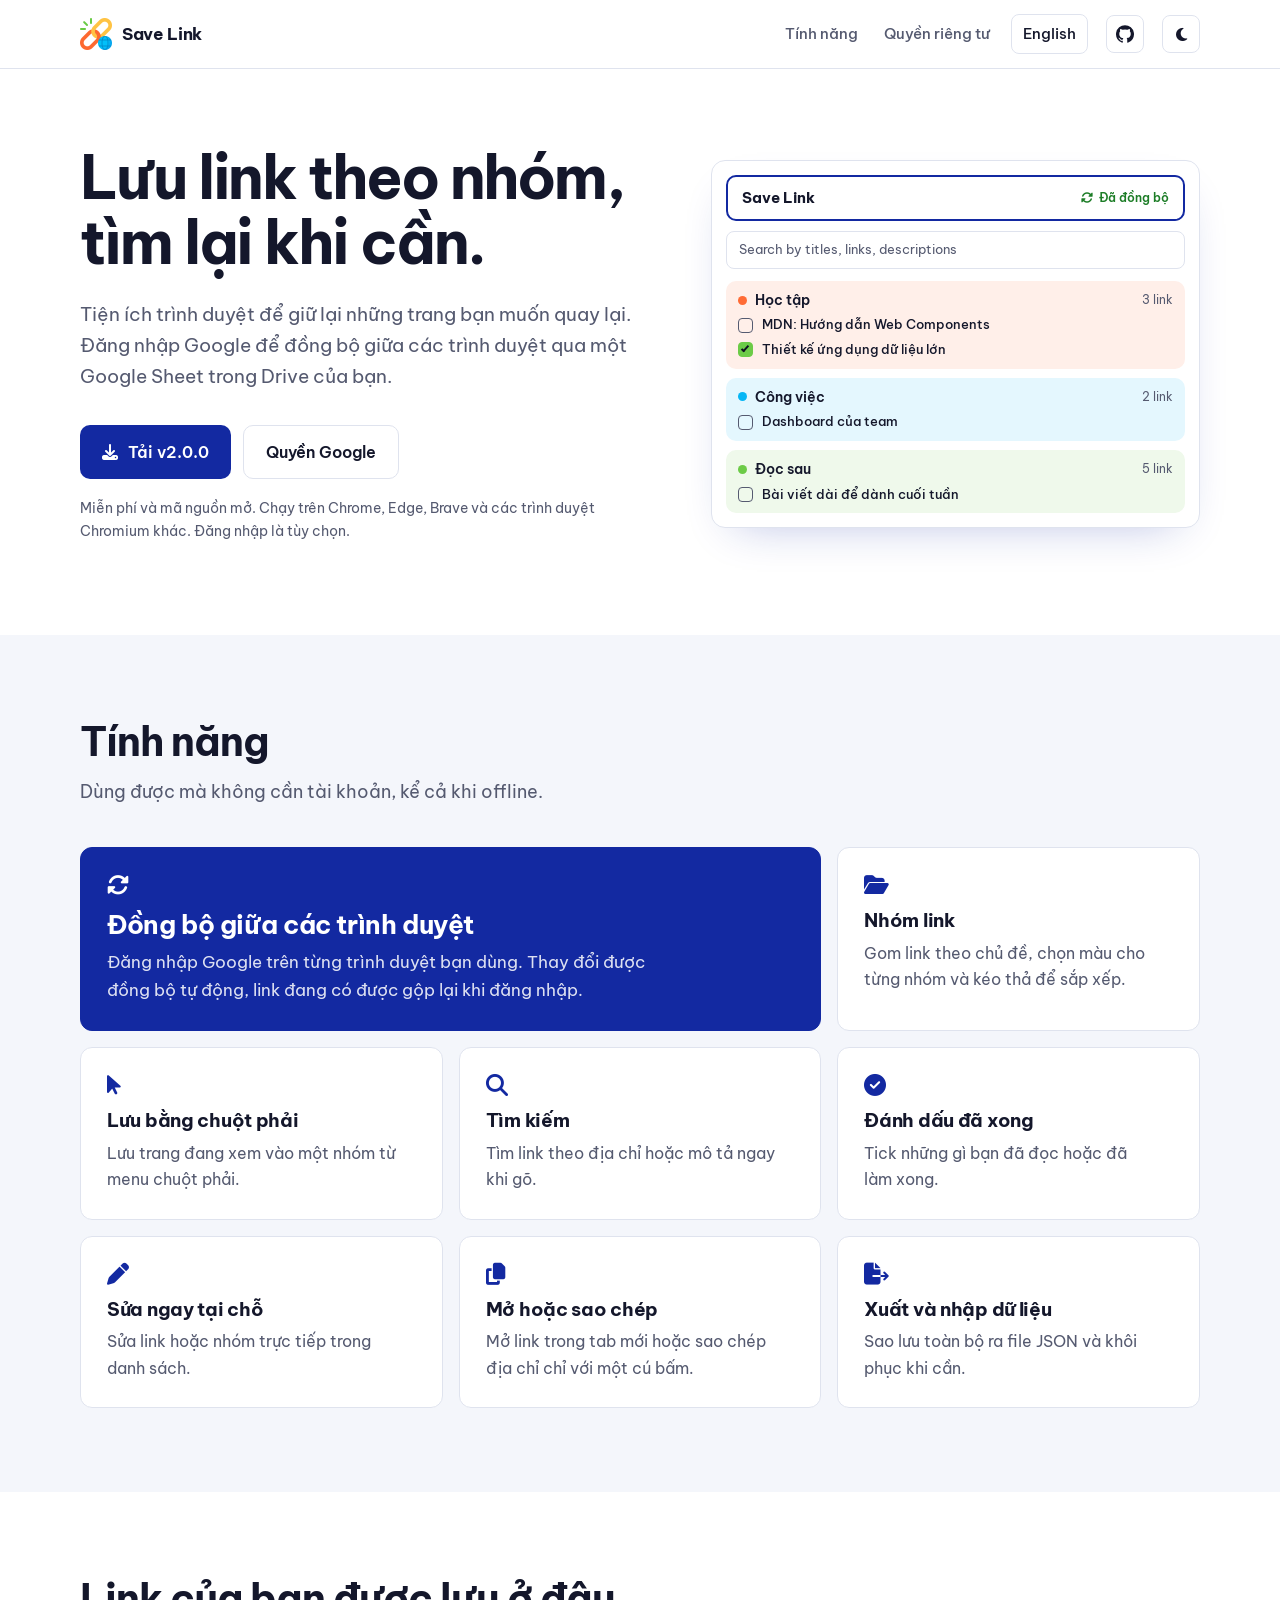
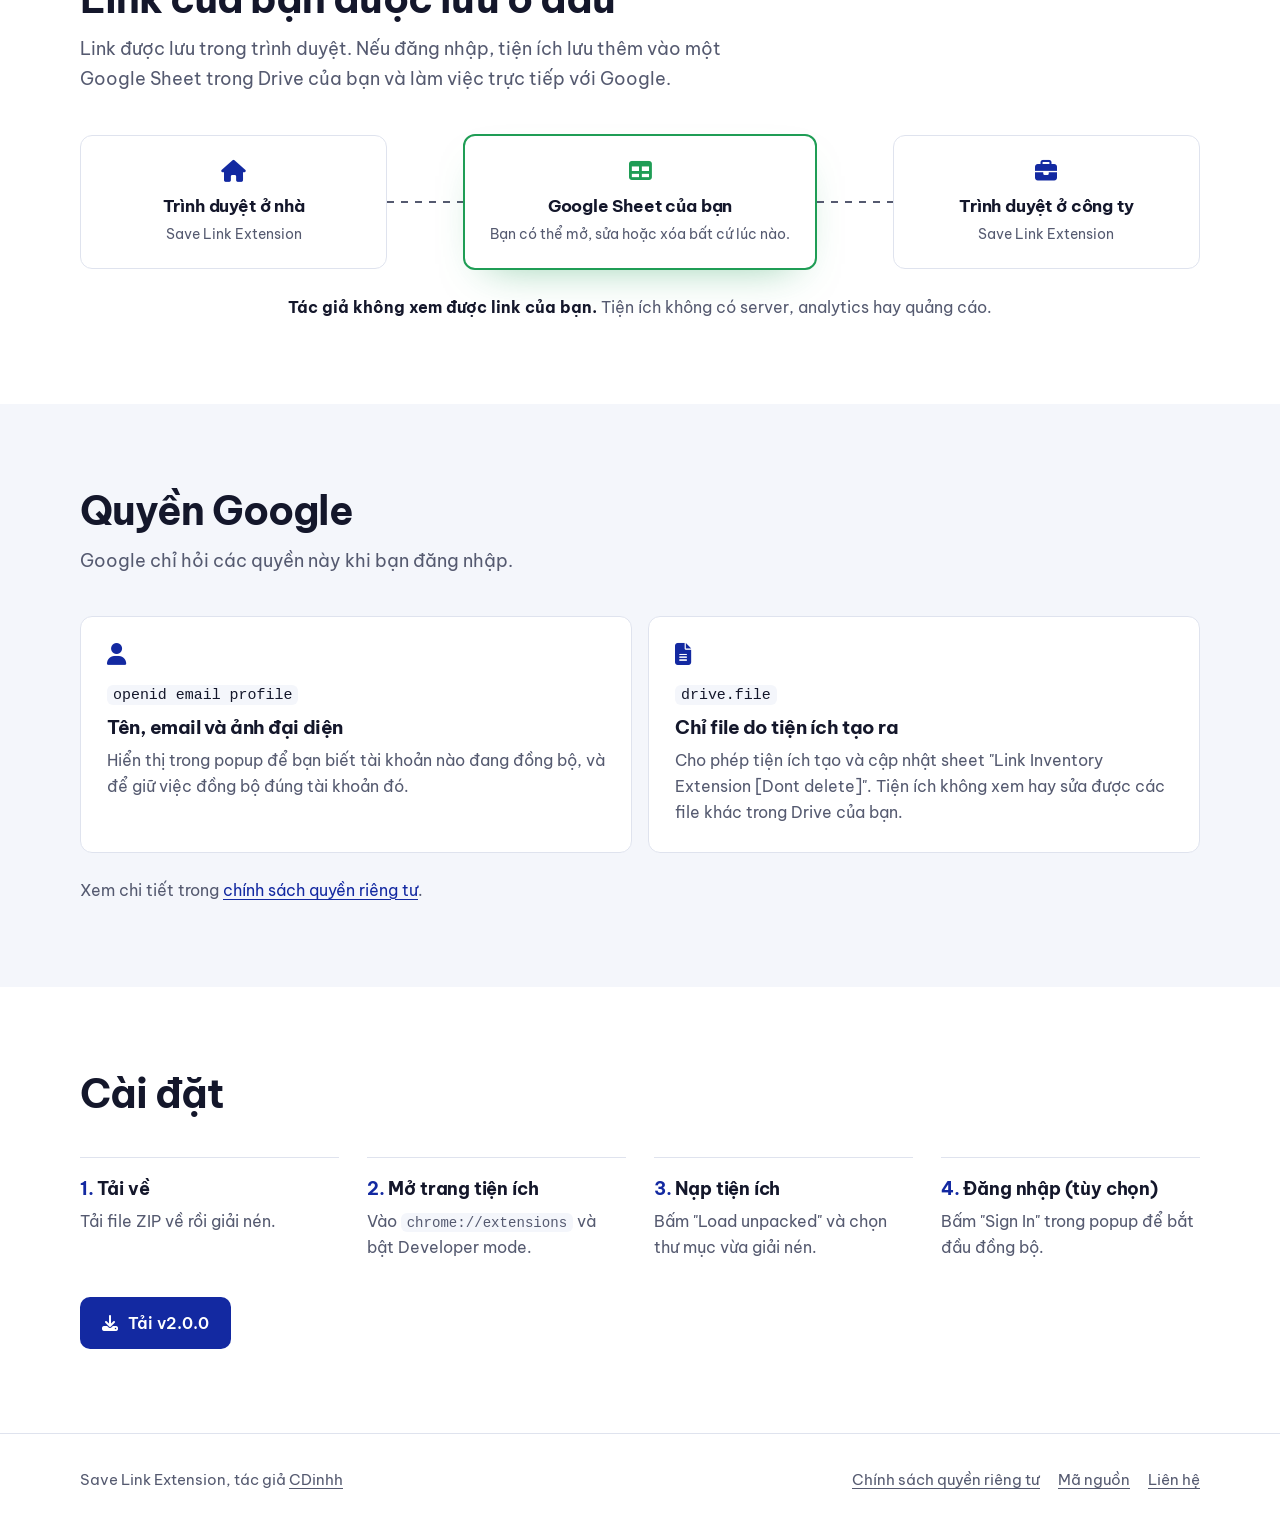
==== commit b3be7850: "Prepare v2.0.1 for the Chrome Web Store Glass popup redesign with Phosphor icons and Be Vietnam Pro," ====
--- a/docs/vi/index.html
+++ b/docs/vi/index.html
@@ -29,9 +29,9 @@
             <nav class="nav" aria-label="Điều hướng chính">
                 <a href="#features">Tính năng</a>
                 <a href="privacy.html">Quyền riêng tư</a>
-                <a href="https://github.com/CDinhh/Extension-Save-Link">GitHub</a>
                 <a class="lang" href="../" hreflang="en" lang="en">English</a>
             </nav>
+            <a class="head-btn" href="https://github.com/CDinhh/Extension-Save-Link" aria-label="Kho mã nguồn trên GitHub" title="Kho mã nguồn trên GitHub"><svg viewBox="0 0 24 24" width="18" height="18" fill="currentColor" aria-hidden="true"><path d="M12 .3a12 12 0 0 0-3.8 23.38c.6.12.83-.26.83-.58v-2.03c-3.34.73-4.04-1.61-4.04-1.61-.55-1.39-1.33-1.76-1.33-1.76-1.09-.74.08-.73.08-.73 1.2.09 1.84 1.24 1.84 1.24 1.07 1.83 2.81 1.3 3.5 1 .1-.78.42-1.31.76-1.61-2.67-.3-5.47-1.33-5.47-5.93 0-1.31.47-2.38 1.24-3.22-.13-.3-.54-1.52.1-3.18 0 0 1-.32 3.3 1.23a11.5 11.5 0 0 1 6 0c2.28-1.55 3.29-1.23 3.29-1.23.64 1.66.23 2.88.12 3.18a4.65 4.65 0 0 1 1.23 3.22c0 4.61-2.8 5.63-5.48 5.92.42.37.81 1.1.81 2.22v3.29c0 .32.21.7.82.58A12 12 0 0 0 12 .3"/></svg></a>
             <button class="theme-toggle" type="button" hidden aria-pressed="false" aria-label="Chế độ tối" title="Chế độ tối"><i class="fa-solid fa-moon" aria-hidden="true"></i><i class="fa-solid fa-sun" aria-hidden="true"></i></button>
         </div>
     </header>
@@ -51,7 +51,7 @@
 
                 <div class="mock" role="img" aria-label="Minh họa popup của tiện ích: ba nhóm link nhiều màu, một link vừa thêm, một link đã đánh dấu xong, kèm trạng thái đã đồng bộ.">
                     <div class="mock-head">
-                        Link Inventory
+                        Save Link
                         <span class="sync-pill"><i class="fa-solid fa-rotate" aria-hidden="true"></i>Đã đồng bộ</span>
                     </div>
                     <div class="mock-search">Search by titles, links, descriptions</div>
@@ -135,13 +135,13 @@
                         <strong>Trình duyệt ở nhà</strong>
                         <small>Save Link Extension</small>
                     </div>
-                    <i class="link-icon fa-solid fa-arrow-right-arrow-left" aria-hidden="true"></i>
+                    <div class="pipe" aria-hidden="true"></div>
                     <div class="node home">
                         <i class="icon fa-solid fa-table" aria-hidden="true"></i>
                         <strong>Google Sheet của bạn</strong>
                         <small>Bạn có thể mở, sửa hoặc xóa bất cứ lúc nào.</small>
                     </div>
-                    <i class="link-icon fa-solid fa-arrow-right-arrow-left" aria-hidden="true"></i>
+                    <div class="pipe rev" aria-hidden="true"></div>
                     <div class="node">
                         <i class="icon fa-solid fa-briefcase" aria-hidden="true"></i>
                         <strong>Trình duyệt ở công ty</strong>
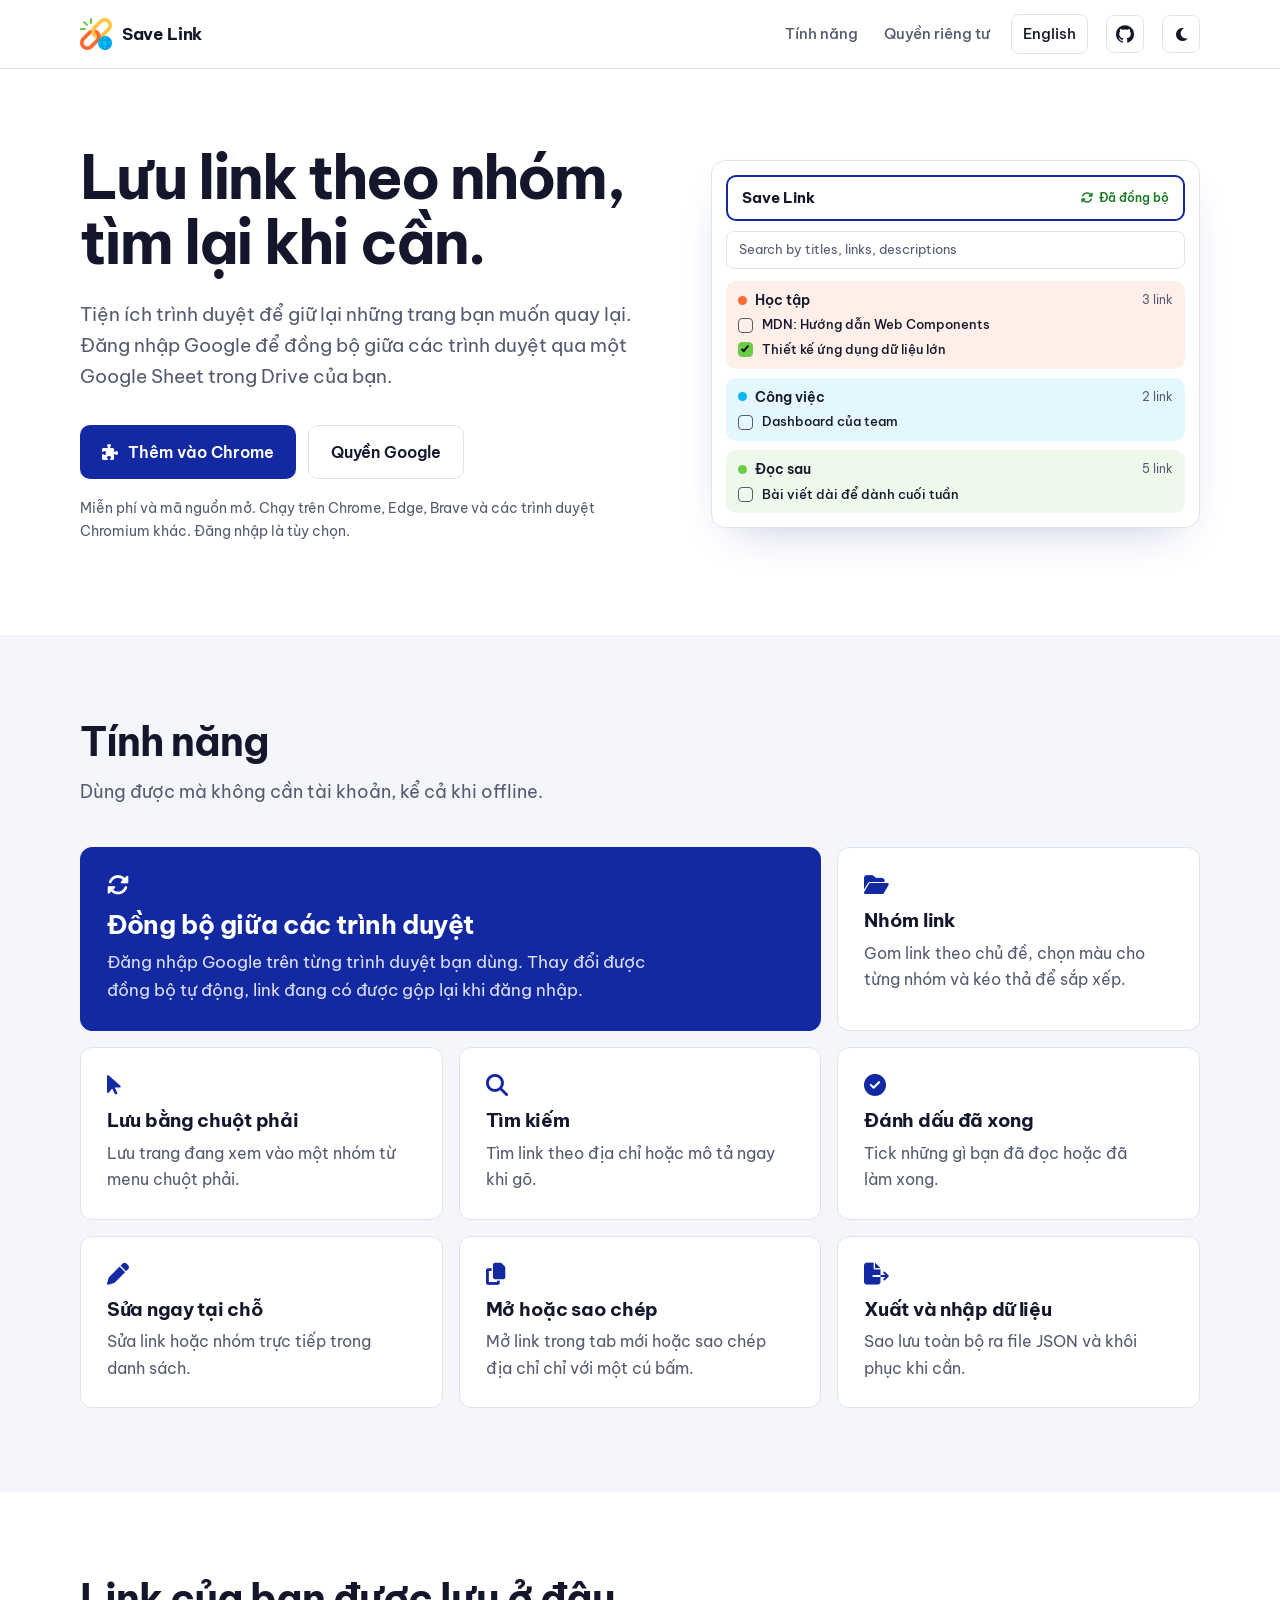
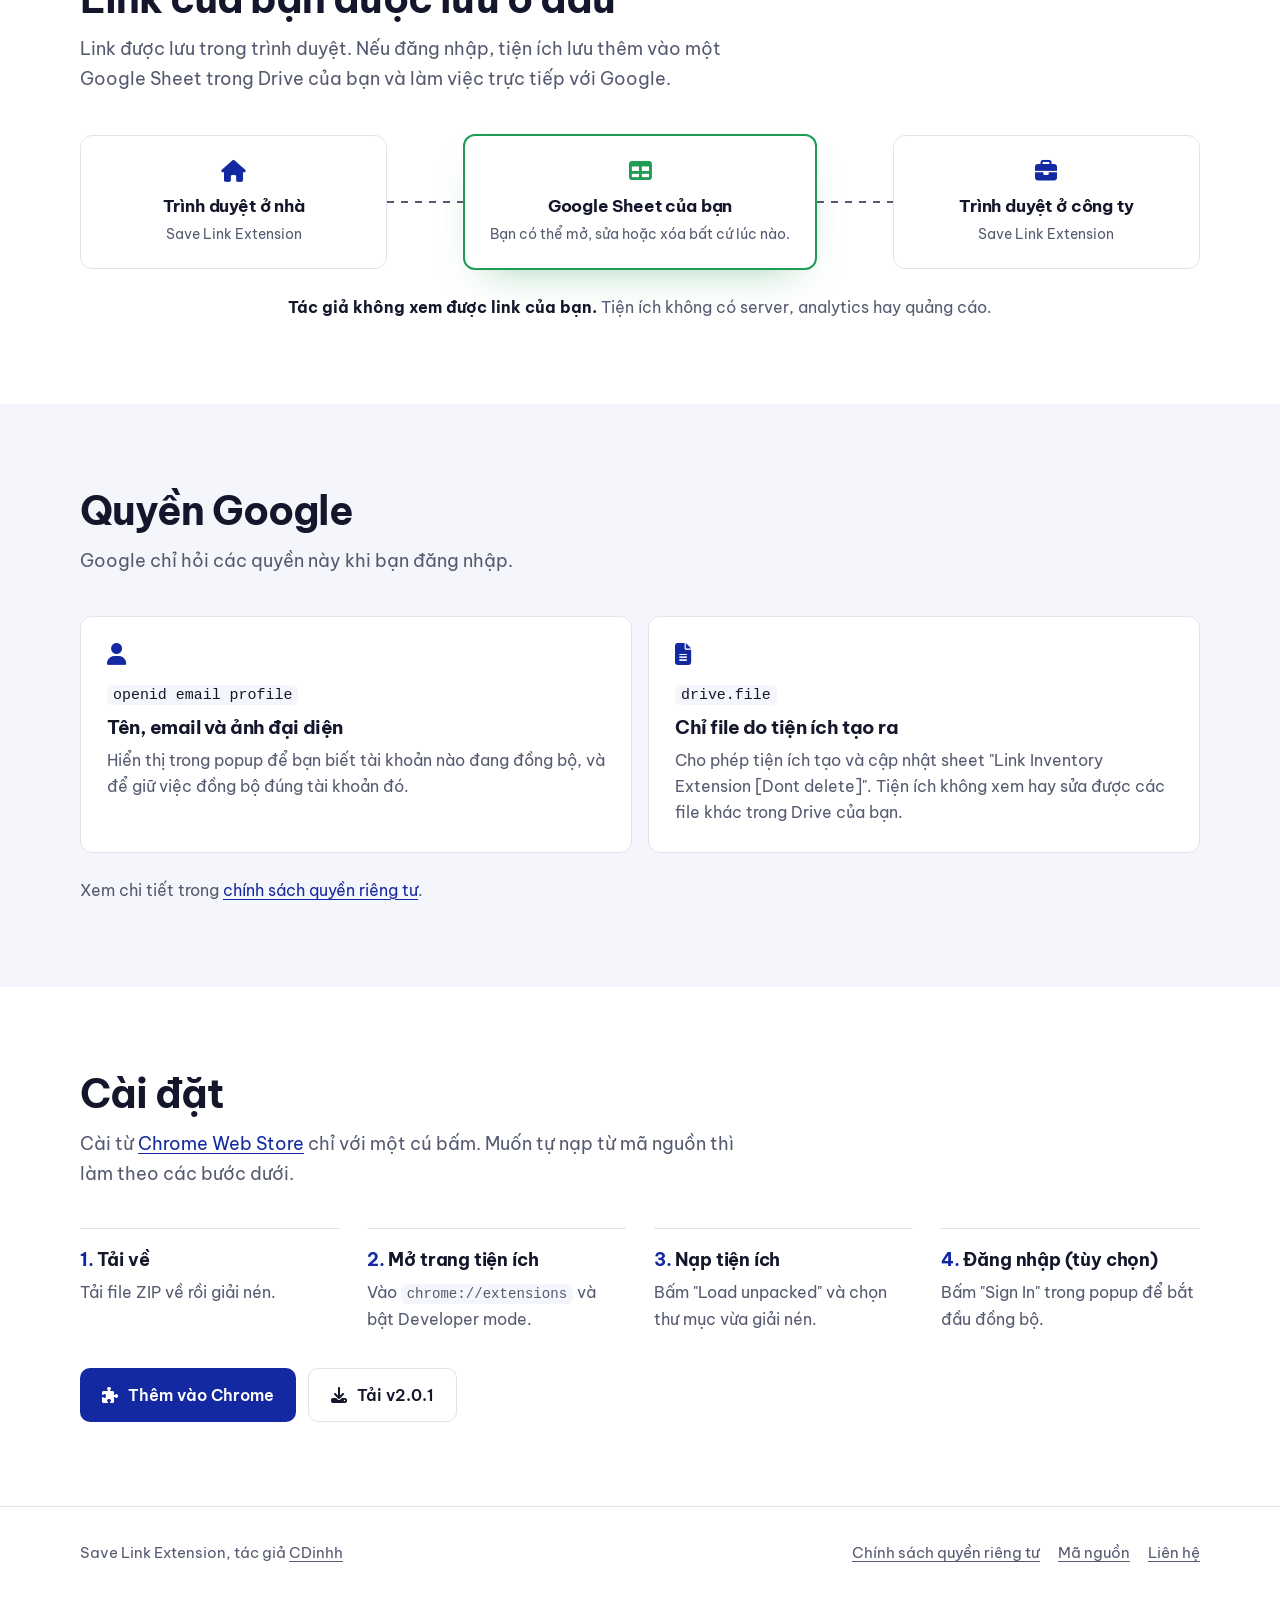
==== commit c9292508: "Link the Chrome Web Store from the site, trim README" ====
--- a/docs/vi/index.html
+++ b/docs/vi/index.html
@@ -43,7 +43,7 @@
                     <h1>Lưu link theo nhóm, tìm lại khi cần.</h1>
                     <p class="lede">Tiện ích trình duyệt để giữ lại những trang bạn muốn quay lại. Đăng nhập Google để đồng bộ giữa các trình duyệt qua một Google Sheet trong Drive của bạn.</p>
                     <div class="cta">
-                        <a class="btn btn-primary" href="https://github.com/CDinhh/Extension-Save-Link/archive/refs/tags/v2.0.0.zip"><i class="fa-solid fa-download" aria-hidden="true"></i>Tải v2.0.0</a>
+                        <a class="btn btn-primary" href="https://chromewebstore.google.com/detail/aadamanlgmnfnihadggllbllfiggllob"><i class="fa-solid fa-puzzle-piece" aria-hidden="true"></i>Thêm vào Chrome</a>
                         <a class="btn btn-ghost" href="#permissions">Quyền Google</a>
                     </div>
                     <p class="fine">Miễn phí và mã nguồn mở. Chạy trên Chrome, Edge, Brave và các trình duyệt Chromium khác. Đăng nhập là tùy chọn.</p>
@@ -180,6 +180,7 @@
             <div class="wrap">
                 <div class="section-head in">
                     <h2>Cài đặt</h2>
+                    <p>Cài từ <a href="https://chromewebstore.google.com/detail/aadamanlgmnfnihadggllbllfiggllob">Chrome Web Store</a> chỉ với một cú bấm. Muốn tự nạp từ mã nguồn thì làm theo các bước dưới.</p>
                 </div>
                 <ol class="steps in">
                     <li><b>Tải về</b>Tải file ZIP về rồi giải nén.</li>
@@ -187,8 +188,9 @@
                     <li><b>Nạp tiện ích</b>Bấm "Load unpacked" và chọn thư mục vừa giải nén.</li>
                     <li><b>Đăng nhập (tùy chọn)</b>Bấm "Sign In" trong popup để bắt đầu đồng bộ.</li>
                 </ol>
-                <div class="steps-cta">
-                    <a class="btn btn-primary" href="https://github.com/CDinhh/Extension-Save-Link/archive/refs/tags/v2.0.0.zip"><i class="fa-solid fa-download" aria-hidden="true"></i>Tải v2.0.0</a>
+                <div class="steps-cta cta">
+                    <a class="btn btn-primary" href="https://chromewebstore.google.com/detail/aadamanlgmnfnihadggllbllfiggllob"><i class="fa-solid fa-puzzle-piece" aria-hidden="true"></i>Thêm vào Chrome</a>
+                    <a class="btn btn-ghost" href="https://github.com/CDinhh/Extension-Save-Link/archive/refs/tags/v2.0.1.zip"><i class="fa-solid fa-download" aria-hidden="true"></i>Tải v2.0.1</a>
                 </div>
             </div>
         </section>
